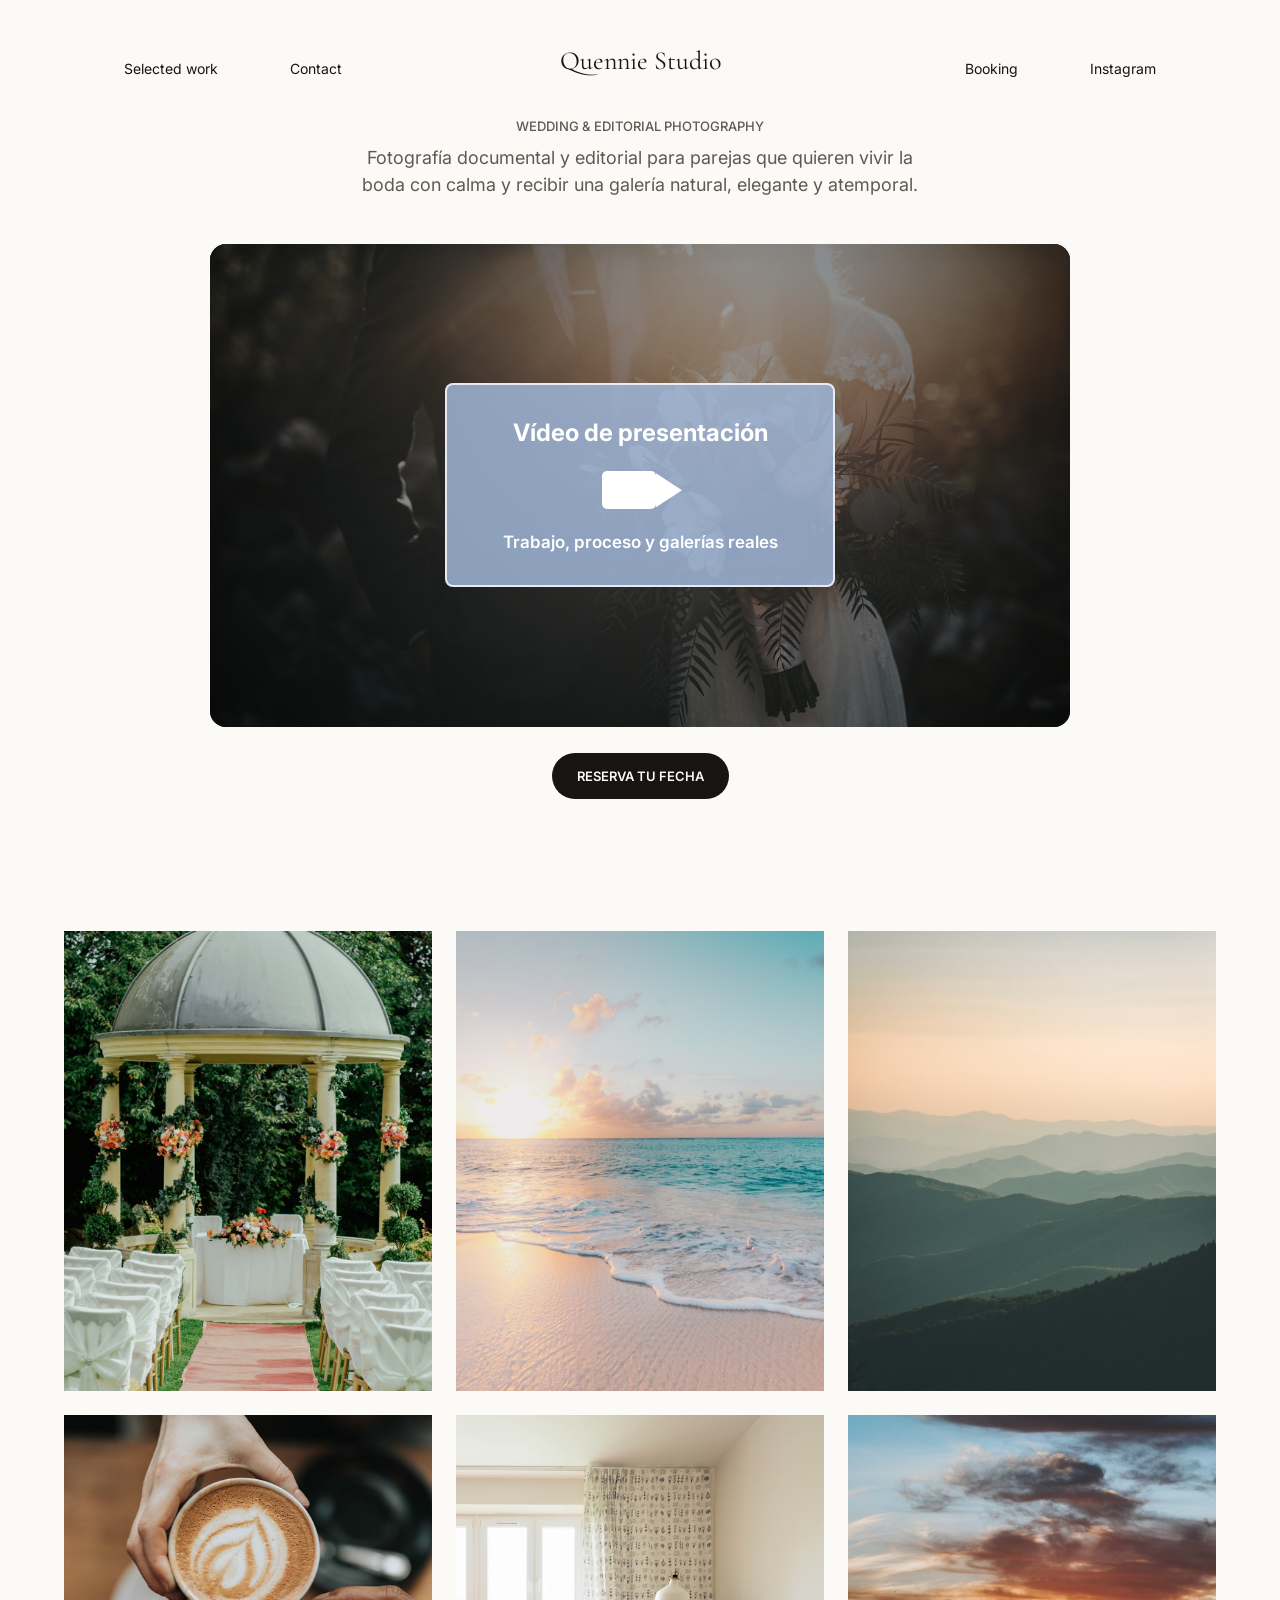
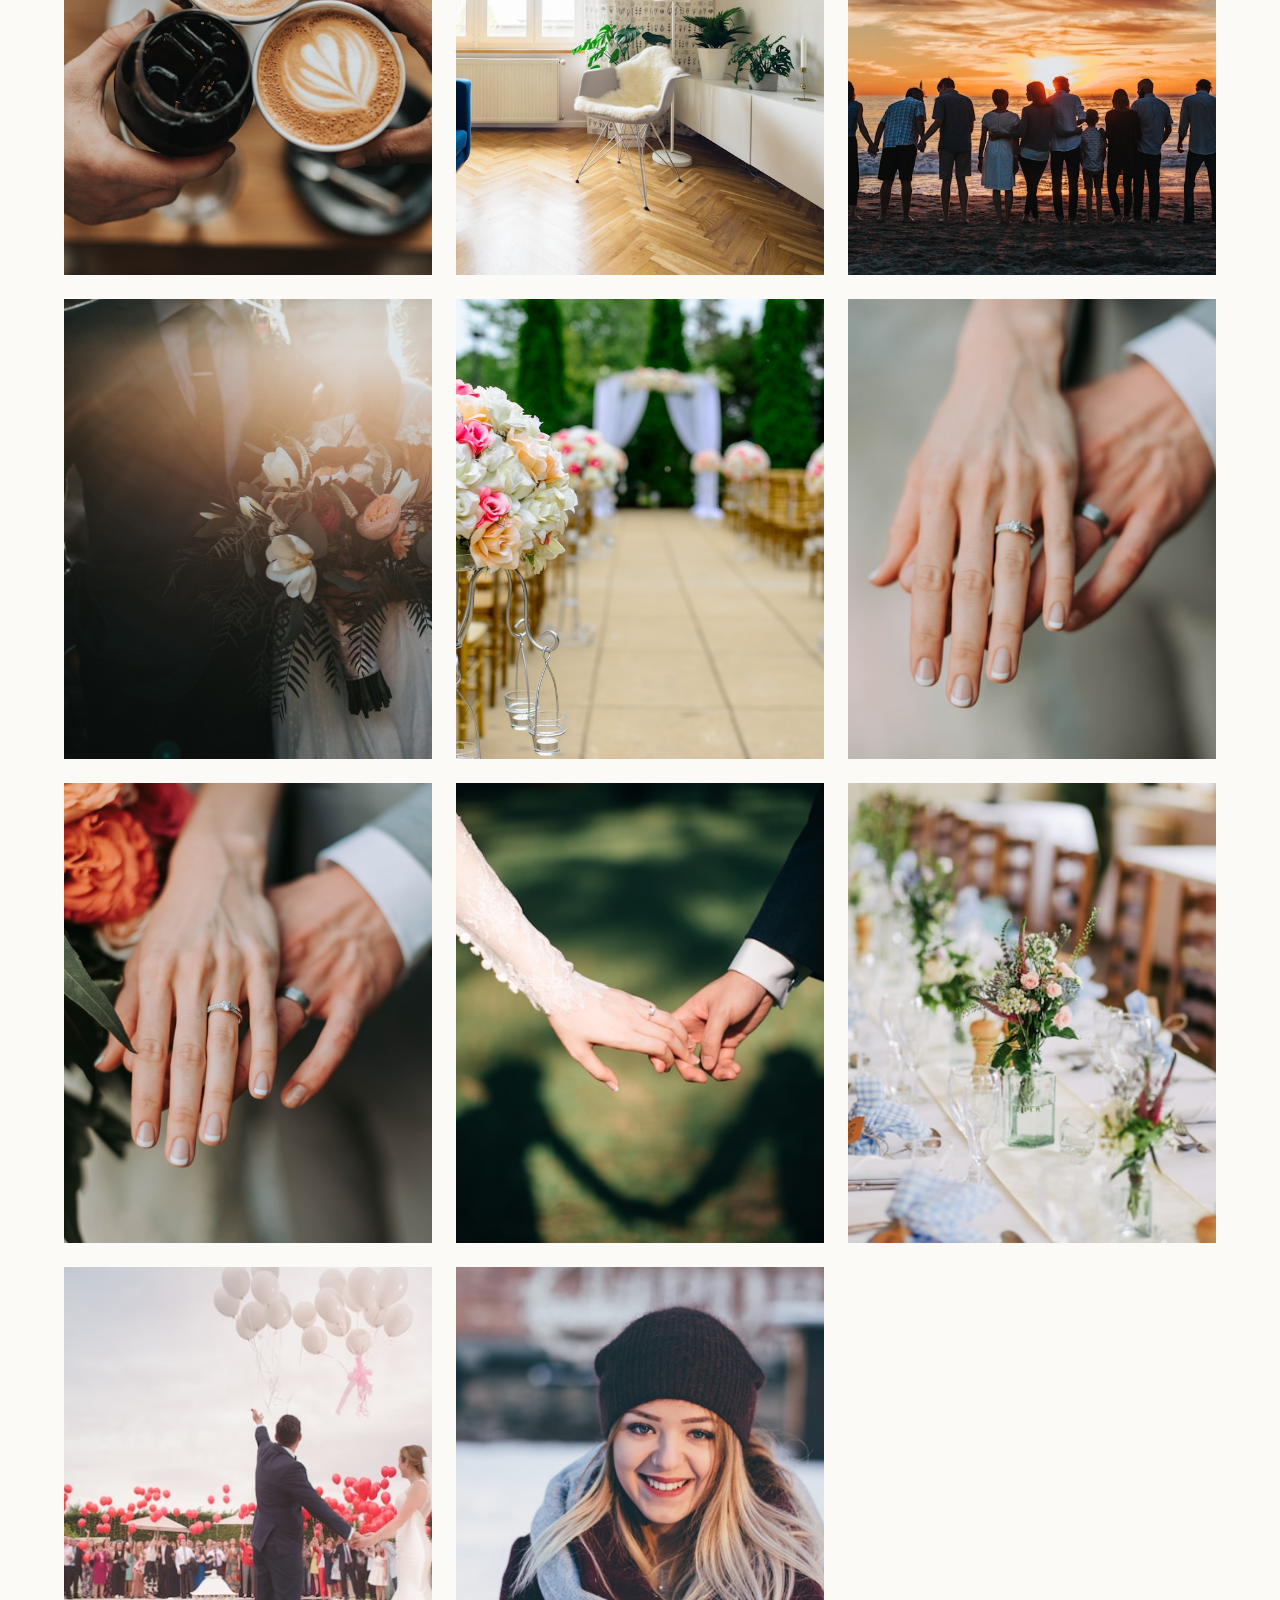
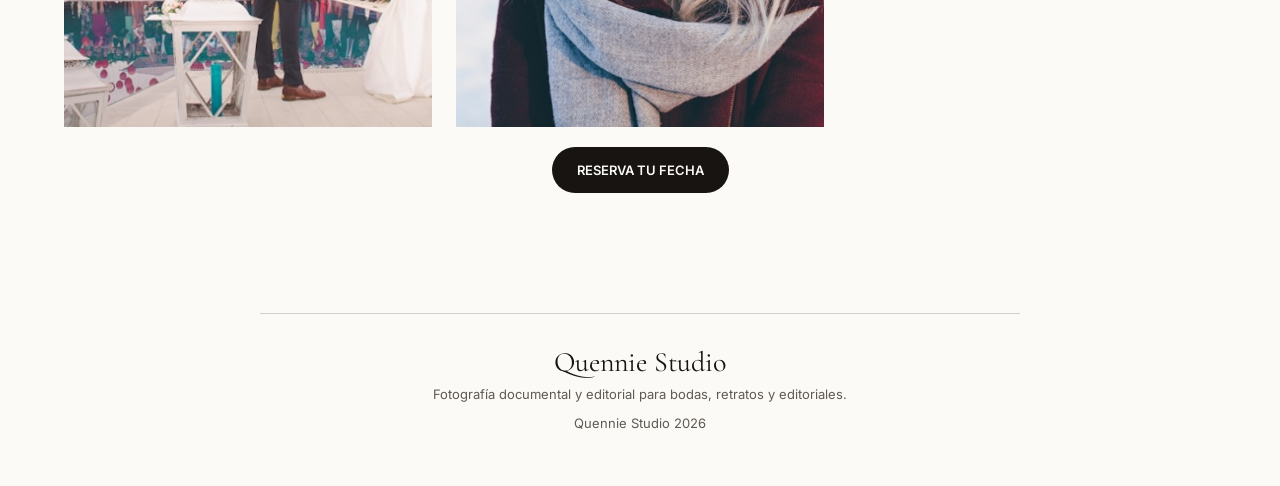
==== index.html @ 7e2922f3 "Add photo lightbox" ====
<!doctype html>
<html lang="es">
  <head>
    <meta charset="UTF-8" />
    <meta name="viewport" content="width=device-width, initial-scale=1.0" />
    <meta
      name="description"
      content="Portfolio fotográfico de Quennie: bodas, retratos y editoriales con una mirada documental, natural y atemporal."
    />
    <title>Quennie Studio | Selected work</title>
    <link rel="preconnect" href="https://fonts.googleapis.com" />
    <link rel="preconnect" href="https://fonts.gstatic.com" crossorigin />
    <link
      href="https://fonts.googleapis.com/css2?family=Cormorant+Garamond:wght@400;500&family=Inter:wght@400;500&display=swap"
      rel="stylesheet"
    />
    <link rel="stylesheet" href="styles.css?v=20260712-lightbox" />
  </head>
  <body class="home-page">
    <header class="site-header">
      <nav class="nav-group nav-group--left" aria-label="Navegación principal">
        <a href="#selected-work">Selected work</a>
        <a href="#contact">Contact</a>
      </nav>

      <a class="brand" href="#top" aria-label="Quennie Studio home">
        Quennie Studio
      </a>

      <nav class="nav-group nav-group--right" aria-label="Enlaces externos">
        <button class="nav-link-button" type="button" data-booking-open>Booking</button>
        <a href="https://www.instagram.com/" target="_blank" rel="noreferrer">Instagram</a>
      </nav>
    </header>

    <main class="home-main">
      <section class="home-offer" id="top" aria-label="Quennie Studio">
        <div class="home-offer__inner">
          <p class="home-offer__kicker">Wedding & editorial photography</p>
          <p class="home-offer__copy">
            Fotografía documental y editorial para parejas que quieren vivir la boda con calma
            y recibir una galería natural, elegante y atemporal.
          </p>
          <div class="home-video" role="img" aria-label="Vídeo de presentación de Quennie">
            <img
              src="assets/photos/wedding-couple.jpg"
              alt="Pareja de boda durante una celebración íntima"
            />
            <span class="home-video__shade" aria-hidden="true"></span>
            <span class="home-video__panel">
              <strong>Vídeo de presentación</strong>
              <span aria-hidden="true"></span>
              <em>Trabajo, proceso y galerías reales</em>
            </span>
          </div>
          <button class="home-offer__cta" type="button" data-booking-open>Reserva tu fecha</button>
        </div>
      </section>

      <section id="selected-work" class="work-grid" aria-label="Selected work">
        <article class="work-item work-item--hero-left">
          <img
            src="assets/photos/ceremony-flowers.jpg"
            alt="Lugar de ceremonia con flores y luz cálida"
          />
        </article>
        <article class="work-item work-item--hero-right">
          <img
            src="assets/photos/sea-sunset.jpg"
            alt="Atardecer dorado junto al mar"
          />
        </article>
        <article class="work-item work-item--row-two-left">
          <img
            src="assets/photos/mountain-golden.jpg"
            alt="Paisaje de montaña con tonos dorados"
          />
        </article>
        <article class="work-item work-item--row-two-mid">
          <img
            src="assets/photos/morning-coffee.jpg"
            alt="Mesa con café y luz de mañana"
          />
        </article>
        <article class="work-item work-item--row-two-right">
          <img
            src="assets/photos/warm-room.jpg"
            alt="Vista cálida desde un balcón"
          />
        </article>
        <article class="work-item work-item--spaced">
          <img
            src="assets/photos/window-interior.jpg"
            alt="Interior cálido con persona descansando junto a una ventana"
          />
        </article>
        <article class="work-item work-item--lower-left">
          <img
            src="assets/photos/wedding-couple.jpg"
            alt="Pareja en una celebración íntima"
          />
        </article>
        <article class="work-item work-item--lower-right">
          <img
            src="assets/photos/outdoor-wedding.jpg"
            alt="Celebración de boda al aire libre"
          />
        </article>
        <article class="work-item work-item--final-left">
          <img
            src="assets/photos/wedding-detail.jpg"
            alt="Detalle editorial de una boda"
          />
        </article>
        <article class="work-item work-item--final-right">
          <img
            src="assets/photos/studio-portrait.jpg"
            alt="Fotógrafa en un interior luminoso"
          />
        </article>
        <article class="work-item work-item--guide-left">
          <img
            src="assets/photos/couple-walk.jpg"
            alt="Pareja caminando durante una sesión exterior"
          />
        </article>
        <article class="work-item work-item--guide-right">
          <img
            src="assets/photos/guide-flowers.jpg"
            alt="Detalle floral de una celebración"
          />
        </article>
        <article class="work-item work-item--extra-couple">
          <img
            src="assets/photos/guide-couple.jpg"
            alt="Pareja abrazada durante una celebración íntima"
          />
        </article>
        <article class="work-item work-item--extra-photographer">
          <img
            src="assets/photos/team-photographer.jpg"
            alt="Fotógrafa revisando su cámara en una boda"
          />
        </article>
      </section>

      <section class="work-cta" aria-label="Reserva">
        <button class="work-cta__button" type="button" data-booking-open>Reserva tu fecha</button>
      </section>
    </main>

    <dialog class="booking-dialog" data-booking-dialog aria-label="Formulario de reserva">
      <button class="booking-dialog__close" type="button" data-booking-close aria-label="Cerrar formulario">
        Cerrar
      </button>
      <form
        class="zivo-form"
        data-contact-form
        data-step-form
        data-recipient="hello@quennie.studio"
        data-subject-prefix="Solicitud de boda Quennie"
        data-webhook-url=""
      >
        <div class="zivo-form__progress" aria-hidden="true">
          <span data-form-progress></span>
        </div>
        <div class="zivo-form__screen" data-form-screen></div>
        <footer class="zivo-form__footer">
          <button class="zivo-form__back" type="button" data-form-back hidden>
            <svg viewBox="0 0 24 24" aria-hidden="true">
              <path d="M19 12H5M11 18l-6-6 6-6" />
            </svg>
            Atrás
          </button>
          <span class="zivo-form__counter" data-form-counter>01 / 10</span>
        </footer>
        <p class="zivo-form__status" role="status" data-form-status></p>
      </form>
    </dialog>

    <footer class="site-footer" id="contact">
      <p class="site-footer__brand">Quennie Studio</p>
      <p>Fotografía documental y editorial para bodas, retratos y editoriales.</p>
      <p>Quennie Studio 2026</p>
    </footer>

    <script src="script.js?v=20260712-lightbox"></script>
  </body>
</html>
---- styles.css ----
:root {
  color-scheme: light;
  --paper: #fbfaf7;
  --ink: #171411;
  --muted: #5f5952;
  --font-display: "Cormorant Garamond", Georgia, serif;
  --font-body: "Inter", Arial, sans-serif;
}

* {
  box-sizing: border-box;
}

html {
  scroll-behavior: smooth;
}

body {
  min-width: 320px;
  margin: 0;
  background: var(--paper);
  color: var(--ink);
  font-family: var(--font-body);
  font-size: 14px;
  line-height: 1.35;
}

body.dialog-is-open {
  overflow: hidden;
}

.home-page {
  --zivo-ink: #141824;
  --zivo-body: #536073;
  --zivo-blue: #63719f;
  --zivo-line: #e3e6ee;
  --zivo-soft: #f7f8fb;
  --zivo-green: #00b67a;
}

a {
  color: inherit;
  text-decoration: none;
}

img {
  display: block;
  width: 100%;
  height: 100%;
  background: linear-gradient(135deg, #d8d1c5, #eef0f4 48%, #8f98ac);
  object-fit: cover;
}

img.image-fallback {
  filter: saturate(0.88) contrast(0.94);
}

button {
  font: inherit;
}

.nav-link-button {
  padding: 0;
  border: 0;
  background: transparent;
  color: inherit;
  cursor: pointer;
}

.site-header {
  position: fixed;
  top: 0;
  right: 0;
  left: 0;
  z-index: 20;
  display: grid;
  grid-template-columns: 1fr auto 1fr;
  align-items: start;
  width: min(1032px, calc(100% - 72px));
  margin: 0 auto;
  padding-top: 48px;
  color: var(--ink);
}

.brand {
  font-family: var(--font-display);
  font-size: 26px;
  font-weight: 400;
  line-height: 1;
  text-align: center;
  white-space: nowrap;
}

.nav-group {
  display: flex;
  gap: 72px;
  padding-top: 12px;
  font-size: 14px;
}

.nav-group--right {
  justify-content: end;
}

.home-main {
  background: var(--paper);
}

.home-offer {
  display: grid;
  align-items: start;
  padding: 118px 0 54px;
}

.home-offer__inner {
  display: grid;
  justify-items: center;
  width: min(1000px, calc(100% - 72px));
  margin: 0 auto;
  text-align: center;
}

.home-offer__kicker {
  margin: 0 0 8px;
  color: var(--muted);
  font-size: 13px;
  font-weight: 500;
  text-transform: uppercase;
}

.home-offer__copy {
  max-width: 590px;
  margin: 0 auto;
  color: var(--muted);
  font-size: 18px;
  line-height: 1.5;
}

.home-offer__cta {
  display: inline-flex;
  min-height: 46px;
  align-items: center;
  justify-content: center;
  margin-top: 26px;
  padding: 0 25px;
  border: 0;
  border-radius: 999px;
  background: var(--ink);
  box-shadow: 0 18px 34px -23px rgba(23, 20, 17, 0.9);
  color: var(--paper);
  cursor: pointer;
  font-size: 13px;
  font-weight: 600;
  text-transform: uppercase;
}

.home-video {
  position: relative;
  display: block;
  width: min(860px, 100%);
  aspect-ratio: 16 / 9;
  margin-top: 46px;
  overflow: hidden;
  padding: 0;
  border: 0;
  border-radius: 16px;
  background: #151515;
}

.home-video img {
  filter: saturate(0.88) contrast(0.92) brightness(0.82);
}

.home-video__shade {
  position: absolute;
  inset: 0;
  background: radial-gradient(circle at 50% 50%, rgba(255, 255, 255, 0.08), rgba(0, 0, 0, 0.42));
}

.home-video__panel {
  position: absolute;
  top: 50%;
  left: 50%;
  display: grid;
  width: 390px;
  min-height: 204px;
  place-items: center;
  padding: 24px;
  border: 2px solid rgba(255, 255, 255, 0.78);
  border-radius: 8px;
  background: rgba(159, 181, 214, 0.86);
  color: #ffffff;
  transform: translate(-50%, -50%);
}

.home-video__panel strong {
  font-size: 24px;
  font-weight: 700;
}

.home-video__panel span {
  position: relative;
  width: 76px;
  height: 52px;
}

.home-video__panel span::before {
  position: absolute;
  inset: 7px 22px 7px 0;
  border-radius: 5px;
  background: #ffffff;
  content: "";
}

.home-video__panel span::after {
  position: absolute;
  top: 50%;
  left: 54px;
  width: 26px;
  height: 34px;
  background: #ffffff;
  clip-path: polygon(0 0, 100% 50%, 0 100%);
  content: "";
  transform: translateY(-50%);
}

.home-video__panel em {
  font-style: normal;
  font-size: 17px;
  font-weight: 600;
}

.home-main .work-grid {
  padding-top: 78px;
}

.work-grid {
  display: grid;
  grid-template-columns: repeat(3, minmax(0, 1fr));
  gap: 24px;
  width: min(1152px, calc(100% - 72px));
  margin: 0 auto;
  padding-top: 182px;
}

.work-item {
  aspect-ratio: 4 / 5;
  min-width: 0;
  overflow: hidden;
}

.photo-lightbox-trigger {
  cursor: zoom-in;
}

.work-cta {
  display: flex;
  justify-content: center;
  width: min(1152px, calc(100% - 72px));
  margin: 0 auto;
  padding: 20px 0 120px;
}

.work-cta__button {
  display: inline-flex;
  min-height: 46px;
  align-items: center;
  justify-content: center;
  padding: 0 25px;
  border: 0;
  border-radius: 999px;
  background: var(--ink);
  box-shadow: 0 18px 34px -23px rgba(23, 20, 17, 0.9);
  color: var(--paper);
  cursor: pointer;
  font-size: 13px;
  font-weight: 600;
  text-transform: uppercase;
}

.site-footer {
  display: grid;
  justify-items: center;
  gap: 8px;
  width: min(760px, calc(100% - 72px));
  margin: 0 auto;
  padding: 34px 0 52px;
  border-top: 1px solid rgba(23, 20, 17, 0.18);
  color: var(--muted);
  font-size: 13px;
  line-height: 1.6;
  text-align: center;
}

.site-footer p {
  margin: 0;
}

.site-footer__brand {
  color: var(--ink);
  font-family: var(--font-display);
  font-size: 28px;
  line-height: 1;
}

.site-footer a {
  color: var(--ink);
  overflow-wrap: anywhere;
  text-decoration: underline;
  text-decoration-thickness: 1px;
  text-underline-offset: 4px;
}

.booking-dialog {
  width: min(748px, calc(100% - 32px));
  max-height: calc(100svh - 32px);
  padding: 0;
  overflow: visible;
  border: 0;
  background: transparent;
  color: var(--zivo-ink);
}

.booking-dialog::backdrop {
  background: rgba(20, 24, 36, 0.44);
  backdrop-filter: blur(10px);
}

.booking-dialog__close {
  position: absolute;
  right: 0;
  bottom: calc(100% + 12px);
  min-height: 34px;
  padding: 0 14px;
  border: 1px solid rgba(255, 255, 255, 0.42);
  border-radius: 999px;
  background: rgba(255, 255, 255, 0.92);
  color: var(--zivo-ink);
  cursor: pointer;
  font-size: 12px;
  font-weight: 700;
  text-transform: uppercase;
}

.booking-dialog .zivo-form {
  max-height: calc(100svh - 84px);
  overflow: auto;
}

.photo-lightbox {
  width: min(1180px, calc(100% - 32px));
  max-width: none;
  max-height: calc(100svh - 32px);
  padding: 0;
  overflow: visible;
  border: 0;
  background: transparent;
  color: #ffffff;
}

.photo-lightbox::backdrop {
  background: rgba(12, 11, 10, 0.82);
  backdrop-filter: blur(12px);
}

.photo-lightbox__figure {
  display: grid;
  max-height: calc(100svh - 32px);
  place-items: center;
  margin: 0;
}

dialog.photo-lightbox .photo-lightbox__image {
  width: auto;
  height: auto;
  max-width: 100%;
  max-height: calc(100svh - 32px);
  border-radius: 4px;
  background: #111111;
  box-shadow: 0 28px 80px -34px rgba(0, 0, 0, 0.9);
  cursor: default;
  object-fit: contain;
}

.photo-lightbox__close {
  position: fixed;
  top: max(16px, env(safe-area-inset-top));
  right: max(16px, env(safe-area-inset-right));
  z-index: 2;
  display: grid;
  width: 42px;
  height: 42px;
  place-items: center;
  padding: 0;
  border: 1px solid rgba(255, 255, 255, 0.42);
  border-radius: 999px;
  background: rgba(251, 250, 247, 0.94);
  box-shadow: 0 16px 42px -24px rgba(0, 0, 0, 0.88);
  color: var(--ink);
  cursor: pointer;
}

.photo-lightbox__close span,
.photo-lightbox__close span::after {
  display: block;
  width: 16px;
  height: 2px;
  border-radius: 999px;
  background: currentColor;
  content: "";
}

.photo-lightbox__close span {
  position: relative;
  transform: rotate(45deg);
}

.photo-lightbox__close span::after {
  position: absolute;
  inset: 0;
  transform: rotate(90deg);
}

:focus-visible {
  outline: 1px solid currentColor;
  outline-offset: 5px;
}

@media (max-width: 760px) {
  .site-header {
    display: grid;
    grid-template-columns: 1fr auto 1fr;
    align-items: start;
    width: 100%;
    padding: 24px 20px 14px;
    background: rgba(251, 250, 247, 0.94);
    backdrop-filter: blur(12px);
  }

  .brand {
    grid-column: 2;
    font-size: 21px;
    line-height: 0.96;
  }

  .nav-group {
    display: none;
  }

  .home-offer {
    min-height: auto;
    padding: 78px 0 20px;
  }

  .home-offer__inner {
    width: calc(100% - 40px);
  }

  .home-offer__copy {
    font-size: 16px;
  }

  .home-offer__cta {
    margin-top: 22px;
  }

  .home-video {
    margin-top: 30px;
  }

  .home-video__panel {
    width: 64%;
    min-height: 118px;
    padding: 14px;
  }

  .home-video__panel strong,
  .home-video__panel em {
    font-size: 12px;
  }

  .home-video__panel span {
    width: 52px;
    height: 32px;
  }

  .home-video__panel span::after {
    left: 36px;
    width: 18px;
    height: 24px;
  }

  .work-grid {
    grid-template-columns: repeat(3, minmax(0, 1fr));
    gap: 18px;
    width: calc(100% - 40px);
    padding-top: 34px;
  }

  .home-main .work-grid {
    padding-top: 34px;
  }

  .work-cta {
    width: calc(100% - 40px);
    padding: 34px 0 82px;
  }

  .site-footer {
    width: calc(100% - 40px);
    padding: 28px 0 34px;
    font-size: 12px;
  }

  .site-footer__brand {
    font-size: 24px;
  }

  .booking-dialog {
    width: calc(100% - 24px);
  }

  .booking-dialog .zivo-form {
    max-height: calc(100svh - 76px);
  }
}

.zivo-page {
  --zivo-ink: #141824;
  --zivo-body: #536073;
  --zivo-blue: #63719f;
  --zivo-line: #e3e6ee;
  --zivo-soft: #f7f8fb;
  --zivo-green: #00b67a;
  min-width: 320px;
  background: #ffffff;
  color: var(--zivo-ink);
  font-family: "Inter", Arial, sans-serif;
  font-size: 16px;
  line-height: 1.45;
}

.zivo-page img {
  display: block;
  width: 100%;
  height: auto;
  background: linear-gradient(135deg, #d8d1c5, #eef0f4 48%, #8f98ac);
  object-fit: cover;
}

.zivo-page h1,
.zivo-page h2,
.zivo-page h3,
.zivo-page p {
  margin-top: 0;
}

.zivo-page button,
.zivo-page input,
.zivo-page select,
.zivo-page textarea {
  font: inherit;
}

.zivo-container {
  width: min(1120px, calc(100% - 40px));
  margin: 0 auto;
}

.zivo-container--narrow {
  width: min(860px, calc(100% - 40px));
}

.zivo-header {
  position: sticky;
  top: 0;
  z-index: 50;
  background: rgba(255, 255, 255, 0.9);
  border-bottom: 1px solid rgba(227, 230, 238, 0.72);
  backdrop-filter: blur(16px);
}

.zivo-nav {
  display: flex;
  width: min(1120px, calc(100% - 40px));
  min-height: 70px;
  align-items: center;
  justify-content: space-between;
  gap: 28px;
  margin: 0 auto;
}

.zivo-logo {
  display: inline-flex;
  align-items: baseline;
  color: var(--zivo-ink);
  font-size: 31px;
  font-weight: 900;
  letter-spacing: 0;
  line-height: 1;
}

.zivo-logo span:last-child {
  color: #8793a8;
}

.zivo-nav__links {
  display: flex;
  gap: clamp(18px, 2.6vw, 34px);
  align-items: center;
  margin: 0;
  padding: 0;
  color: var(--zivo-body);
  font-size: 15px;
  font-weight: 600;
  letter-spacing: 0;
  list-style: none;
}

.zivo-nav__links a:hover,
.zivo-nav__links a:focus-visible {
  color: var(--zivo-ink);
}

.zivo-button {
  display: inline-flex;
  min-height: 46px;
  align-items: center;
  justify-content: center;
  padding: 0 28px;
  border: 0;
  border-radius: 999px;
  background: linear-gradient(180deg, #282d38, #141824);
  box-shadow: 0 18px 34px -20px rgba(20, 24, 36, 0.85);
  color: #ffffff;
  font-size: 13px;
  font-weight: 800;
  letter-spacing: 0;
  text-transform: uppercase;
  transition: transform 180ms ease, box-shadow 180ms ease;
}

.zivo-button:hover,
.zivo-button:focus-visible {
  transform: translateY(-1px);
  box-shadow: 0 24px 42px -22px rgba(20, 24, 36, 0.92);
}

.zivo-button--small {
  min-height: 36px;
  padding-inline: 20px;
  font-size: 11px;
}

.zivo-button--center {
  display: flex;
  width: fit-content;
  margin: 24px auto 0;
}

.zivo-button--light {
  background: #ffffff;
  color: var(--zivo-ink);
}

.zivo-main {
  overflow: hidden;
  background: #ffffff;
}

.zivo-hero {
  position: relative;
  padding: 46px 20px 30px;
  text-align: center;
}

.zivo-hero__inner {
  position: relative;
  z-index: 2;
  display: flex;
  max-width: 900px;
  flex-direction: column;
  align-items: center;
  gap: 20px;
  margin: 0 auto;
}

.zivo-kicker {
  margin-bottom: 0;
  color: var(--zivo-blue);
  font-size: 21px;
  font-weight: 800;
  letter-spacing: 0;
  text-transform: uppercase;
}

.zivo-hero h1 {
  max-width: 880px;
  margin-bottom: 4px;
  background: linear-gradient(180deg, var(--zivo-ink), #7f8cb8);
  -webkit-background-clip: text;
  background-clip: text;
  color: transparent;
  font-size: 74px;
  font-weight: 900;
  letter-spacing: 0;
  line-height: 0.92;
}

.zivo-sparkle {
  position: absolute;
  width: 10px;
  height: 10px;
  color: #c9d0e2;
}

.zivo-sparkle::before,
.zivo-sparkle::after {
  position: absolute;
  inset: 0;
  margin: auto;
  background: currentColor;
  content: "";
}

.zivo-sparkle::before {
  width: 100%;
  height: 2px;
}

.zivo-sparkle::after {
  width: 2px;
  height: 100%;
}

.zivo-sparkle--one {
  top: 26%;
  left: 8%;
}

.zivo-sparkle--two {
  top: 19%;
  right: 15%;
}

.zivo-sparkle--three {
  top: 62%;
  left: 12%;
}

.zivo-sparkle--four {
  right: 8%;
  bottom: 22%;
}

.zivo-sparkle--five {
  bottom: 38%;
  left: 4%;
}

.zivo-video-section {
  padding: 6px 0 42px;
}

.zivo-step-title {
  margin-bottom: 14px;
  color: var(--zivo-ink);
  font-size: 30px;
  font-weight: 900;
  letter-spacing: 0;
  text-align: center;
}

.zivo-step-title span {
  color: var(--zivo-blue);
  margin-right: 6px;
}

.zivo-video {
  position: relative;
  display: block;
  width: 100%;
  aspect-ratio: 16 / 9;
  overflow: hidden;
  padding: 0;
  border: 0;
  border-radius: 16px;
  background: #111;
  cursor: pointer;
}

.zivo-video img {
  height: 100%;
  filter: saturate(0.92) contrast(0.95);
}

.zivo-video__veil {
  position: absolute;
  inset: 0;
  background: radial-gradient(circle at 50% 50%, rgba(255, 255, 255, 0.02), rgba(0, 0, 0, 0.32));
}

.zivo-video__sound {
  position: absolute;
  top: 50%;
  left: 50%;
  display: grid;
  width: min(390px, 46%);
  min-width: 280px;
  min-height: 220px;
  place-items: center;
  padding: 22px;
  border: 2px solid rgba(255, 255, 255, 0.82);
  border-radius: 8px;
  background: rgba(159, 181, 214, 0.88);
  color: #ffffff;
  text-align: center;
  transform: translate(-50%, -50%);
}

.zivo-video__sound strong {
  font-size: 24px;
  font-weight: 900;
  letter-spacing: 0;
}

.zivo-video__sound span {
  position: relative;
  width: 76px;
  height: 52px;
}

.zivo-video__sound span::before {
  position: absolute;
  inset: 6px 22px 6px 0;
  border-radius: 5px;
  background: #ffffff;
  content: "";
}

.zivo-video__sound span::after {
  position: absolute;
  top: 50%;
  left: -7px;
  width: 96px;
  height: 5px;
  border-radius: 999px;
  background: #ffffff;
  content: "";
  transform: rotate(36deg);
}

.zivo-video__sound em {
  font-style: normal;
  font-size: 22px;
  font-weight: 900;
  letter-spacing: 0;
}

.zivo-partners-label {
  margin: 30px 0 18px;
  color: var(--zivo-body);
  font-size: 12px;
  font-weight: 800;
  letter-spacing: 0;
  text-align: center;
  text-transform: uppercase;
}

.zivo-partners {
  display: flex;
  align-items: center;
  justify-content: center;
  gap: clamp(22px, 5vw, 58px);
  color: #8b93a4;
  font-size: 22px;
  font-weight: 800;
  letter-spacing: 0;
  white-space: nowrap;
}

.zivo-booking,
.zivo-fit,
.zivo-commitment,
.zivo-guide {
  background: var(--zivo-soft);
}

.zivo-booking {
  padding: 36px 0 64px;
  scroll-margin-top: 88px;
}

.zivo-booking .zivo-container {
  padding-top: 42px;
}

@keyframes zivo-form-step-in-next {
  from {
    opacity: 0;
    transform: translateY(22px);
  }

  to {
    opacity: 1;
    transform: translateY(0);
  }
}

@keyframes zivo-form-step-in-prev {
  from {
    opacity: 0;
    transform: translateY(-22px);
  }

  to {
    opacity: 1;
    transform: translateY(0);
  }
}

.zivo-form {
  width: min(748px, 100%);
  margin: 0 auto;
  padding: 42px 48px 34px;
  border: 1px solid var(--zivo-line);
  border-radius: 16px;
  background: #ffffff;
  box-shadow: 0 16px 34px -28px rgba(24, 31, 47, 0.55);
}

.zivo-form__progress {
  height: 6px;
  margin-bottom: 30px;
  overflow: hidden;
  border-radius: 999px;
  background: var(--zivo-line);
}

.zivo-form__progress span {
  display: block;
  width: 4%;
  height: 100%;
  border-radius: inherit;
  background: linear-gradient(90deg, #63719f, #9cadcc);
  transition: width 500ms ease;
}

.zivo-form__screen {
  min-height: 404px;
}

.zivo-form__step {
  animation: zivo-form-step-in-next 400ms cubic-bezier(0.16, 1, 0.3, 1) both;
}

.zivo-form__step[data-dir="prev"] {
  animation-name: zivo-form-step-in-prev;
}

.zivo-form__brand {
  margin-bottom: 22px;
  color: var(--zivo-ink);
  font-size: 26px;
  font-weight: 900;
  letter-spacing: 0;
}

.zivo-form__question {
  max-width: 610px;
  margin-bottom: 0;
  color: var(--zivo-ink);
  font-size: 31px;
  font-weight: 800;
  letter-spacing: 0;
  line-height: 1.12;
}

.zivo-form__field {
  margin-top: 34px;
}

.zivo-form__field input,
.zivo-form__field textarea {
  width: 100%;
  border: 0;
  border-bottom: 1px solid var(--zivo-line);
  border-radius: 0;
  background: #ffffff;
  color: var(--zivo-ink);
  font-size: 32px;
  line-height: 1.22;
  outline: none;
  transition: border-color 180ms ease;
}

.zivo-form__field input {
  min-height: 64px;
  padding: 8px 2px 13px;
}

.zivo-form__field textarea {
  min-height: 150px;
  padding: 8px 2px 13px;
  resize: vertical;
}

.zivo-form__field input::placeholder,
.zivo-form__field textarea::placeholder {
  color: rgba(83, 96, 115, 0.42);
}

.zivo-form__field input:focus,
.zivo-form__field textarea:focus {
  border-color: var(--zivo-blue);
}

.zivo-form__choices {
  display: grid;
  gap: 10px;
  margin-top: 26px;
}

.zivo-form__choice {
  display: flex;
  width: 100%;
  align-items: center;
  gap: 13px;
  min-height: 54px;
  padding: 13px 16px;
  border: 1px solid var(--zivo-line);
  border-radius: 12px;
  background: #ffffff;
  color: rgba(20, 24, 36, 0.92);
  cursor: pointer;
  font-size: 16px;
  line-height: 1.2;
  text-align: left;
  transition: background 180ms ease, border-color 180ms ease, color 180ms ease, transform 180ms ease;
}

.zivo-form__choice:hover,
.zivo-form__choice:focus-visible {
  border-color: rgba(99, 113, 159, 0.58);
  background: #f7f8fb;
  color: var(--zivo-ink);
  outline: none;
}

.zivo-form__choice:disabled {
  cursor: not-allowed;
  opacity: 0.68;
}

.zivo-form__choice span:last-child {
  min-width: 0;
  overflow-wrap: anywhere;
}

.zivo-form__choice.is-selected {
  border-color: var(--zivo-blue);
  background: rgba(99, 113, 159, 0.08);
}

.zivo-form__choice-marker {
  display: grid;
  width: 20px;
  height: 20px;
  flex: 0 0 20px;
  place-items: center;
  border: 1px solid rgba(83, 96, 115, 0.36);
  border-radius: 999px;
}

.zivo-form__choice.is-selected .zivo-form__choice-marker {
  border-color: var(--zivo-blue);
  background: var(--zivo-blue);
}

.zivo-form__choice.is-selected .zivo-form__choice-marker::after {
  width: 8px;
  height: 8px;
  border-radius: inherit;
  background: #ffffff;
  content: "";
}

.zivo-form__actions {
  display: flex;
  align-items: center;
  gap: 16px;
  margin-top: 30px;
}

.zivo-form__submit {
  display: inline-flex;
  align-items: center;
  gap: 9px;
  min-height: 48px;
  padding: 0 24px;
  border: 0;
  border-radius: 999px;
  background: linear-gradient(180deg, #282d38, #141824);
  box-shadow: 0 16px 30px -18px rgba(20, 24, 36, 0.85);
  color: #ffffff;
  cursor: pointer;
  font-size: 13px;
  font-weight: 900;
  letter-spacing: 0;
  text-transform: uppercase;
  transition: opacity 180ms ease, transform 180ms ease;
}

.zivo-form__submit:hover,
.zivo-form__submit:focus-visible {
  outline: none;
  transform: translateY(-1px);
}

.zivo-form__submit:disabled {
  cursor: not-allowed;
  opacity: 0.62;
  transform: none;
}

.zivo-form__submit svg,
.zivo-form__back svg {
  width: 16px;
  height: 16px;
  fill: none;
  stroke: currentColor;
  stroke-linecap: round;
  stroke-linejoin: round;
  stroke-width: 2.5;
}

.zivo-form__kbd {
  color: rgba(83, 96, 115, 0.68);
  font-size: 12px;
}

.zivo-form__kbd kbd {
  border-radius: 5px;
  background: #eef0f4;
  padding: 3px 6px;
  font-family: inherit;
}

.zivo-form__error {
  margin: 18px 0 0;
  color: #c24155;
  font-size: 14px;
  font-weight: 700;
}

.zivo-form__footer {
  display: flex;
  align-items: center;
  justify-content: space-between;
  min-height: 42px;
  padding-top: 16px;
}

.zivo-form__back {
  display: inline-flex;
  align-items: center;
  gap: 7px;
  min-height: 36px;
  padding: 0 12px;
  border: 1px solid var(--zivo-line);
  border-radius: 8px;
  background: #ffffff;
  color: rgba(83, 96, 115, 0.82);
  cursor: pointer;
  font-size: 12px;
  font-weight: 800;
  letter-spacing: 0;
  text-transform: uppercase;
}

.zivo-form__back:hover,
.zivo-form__back:focus-visible {
  border-color: rgba(99, 113, 159, 0.44);
  color: var(--zivo-ink);
  outline: none;
}

.zivo-form__back[hidden] {
  display: block;
  visibility: hidden;
}

.zivo-form__counter {
  color: rgba(83, 96, 115, 0.68);
  font-size: 12px;
  font-weight: 800;
  letter-spacing: 0;
}

.zivo-form__status {
  min-height: 22px;
  margin: 2px 0 0;
  color: var(--zivo-body);
  font-size: 13px;
}

.zivo-form__status.is-error {
  color: #c24155;
  font-weight: 700;
}

@media (prefers-reduced-motion: reduce) {
  .zivo-form__step {
    animation: none;
  }

  .zivo-form__progress span,
  .zivo-form__choice,
  .zivo-form__submit {
    transition: none;
  }
}

.zivo-reviews {
  padding: 48px 0 88px;
}

.zivo-rating {
  display: flex;
  align-items: center;
  justify-content: center;
  gap: 10px;
  margin-bottom: 5px;
  color: var(--zivo-ink);
  font-size: 18px;
  font-weight: 800;
}

.zivo-stars {
  color: var(--zivo-green);
  letter-spacing: 0;
}

.zivo-rating__note {
  max-width: 560px;
  margin: 0 auto 26px;
  color: var(--zivo-body);
  font-size: 14px;
  text-align: center;
}

.zivo-review-grid {
  columns: 3;
  column-gap: 16px;
  width: min(980px, 100%);
  margin: 0 auto;
}

.zivo-review-grid article {
  display: inline-block;
  width: 100%;
  margin: 0 0 16px;
  padding: 16px;
  break-inside: avoid;
  border: 1px solid var(--zivo-line);
  border-radius: 12px;
  background: #ffffff;
  box-shadow: 0 1px 2px rgba(20, 24, 36, 0.04);
}

.zivo-review-grid article > div {
  display: flex;
  align-items: center;
  gap: 10px;
}

.zivo-review-grid article > div span {
  display: inline-flex;
  width: 36px;
  height: 36px;
  align-items: center;
  justify-content: center;
  border-radius: 999px;
  background: #63719f;
  color: #ffffff;
  font-size: 12px;
  font-weight: 900;
}

.zivo-review-grid h3 {
  margin-bottom: 4px;
  color: var(--zivo-ink);
  font-size: 15px;
  font-weight: 900;
}

.zivo-review-grid p {
  margin-bottom: 0;
  color: var(--zivo-body);
  font-size: 14px;
}

.zivo-work,
.zivo-fit,
.zivo-map,
.zivo-benefits,
.zivo-promise,
.zivo-commitment,
.zivo-team,
.zivo-why,
.zivo-guide {
  padding: 88px 0;
}

.zivo-section-title {
  margin-bottom: 28px;
  background: linear-gradient(180deg, var(--zivo-blue), #8e9bc2);
  -webkit-background-clip: text;
  background-clip: text;
  color: transparent;
  font-size: 52px;
  font-weight: 900;
  letter-spacing: 0;
  line-height: 0.98;
  text-align: center;
}

.zivo-card-grid {
  display: grid;
  grid-template-columns: repeat(3, minmax(0, 1fr));
  gap: 18px;
}

.zivo-card-grid article {
  padding: 22px;
  border: 1px solid var(--zivo-line);
  border-radius: 12px;
  background: #ffffff;
}

.zivo-icon {
  display: inline-flex;
  width: 32px;
  height: 32px;
  align-items: center;
  justify-content: center;
  margin-bottom: 16px;
  border-radius: 10px;
  background: #eef2f8;
  color: var(--zivo-blue);
  font-size: 13px;
  font-weight: 900;
}

.zivo-card-grid h3 {
  margin-bottom: 8px;
  color: var(--zivo-ink);
  font-size: 18px;
  font-weight: 900;
  letter-spacing: 0;
}

.zivo-card-grid p {
  margin-bottom: 0;
  color: var(--zivo-body);
  font-size: 14px;
}

.zivo-fit {
  text-align: center;
}

.zivo-fit p {
  max-width: 700px;
  margin: -12px auto 30px;
  color: var(--zivo-body);
}

.zivo-fit-grid {
  display: grid;
  grid-template-columns: repeat(3, minmax(0, 1fr));
  border-top: 1px solid var(--zivo-line);
  border-left: 1px solid var(--zivo-line);
}

.zivo-fit-grid span {
  display: grid;
  min-height: 84px;
  place-items: center;
  border-right: 1px solid var(--zivo-line);
  border-bottom: 1px solid var(--zivo-line);
  color: var(--zivo-blue);
  font-size: 22px;
  font-weight: 900;
  letter-spacing: 0;
}

.zivo-map-card {
  position: relative;
  display: grid;
  min-height: 250px;
  align-items: center;
  padding: clamp(28px, 5vw, 58px);
  overflow: hidden;
  border: 1px solid var(--zivo-line);
  border-radius: 14px;
  background:
    radial-gradient(circle at 74% 44%, rgba(99, 113, 159, 0.18), transparent 0 12%, transparent 14%),
    radial-gradient(circle at 78% 48%, rgba(99, 113, 159, 0.14), transparent 0 3%, transparent 5%),
    linear-gradient(135deg, #f2f5fa, #ffffff);
}

.zivo-map-card h2 {
  max-width: 360px;
  margin-bottom: 12px;
  color: var(--zivo-blue);
  font-size: 42px;
  font-weight: 900;
  letter-spacing: 0;
  line-height: 0.96;
}

.zivo-map-card p {
  max-width: 420px;
  color: var(--zivo-body);
}

.zivo-map-card strong {
  position: absolute;
  right: clamp(28px, 7vw, 96px);
  bottom: clamp(28px, 5vw, 52px);
  color: #9eabd0;
  font-size: 44px;
  font-weight: 900;
  letter-spacing: 0;
}

.zivo-benefits__grid {
  display: grid;
  grid-template-columns: minmax(260px, 0.78fr) minmax(0, 1fr);
  gap: clamp(44px, 8vw, 96px);
}

.zivo-benefits h2 {
  max-width: 390px;
  margin-bottom: 22px;
  color: var(--zivo-blue);
  font-size: 48px;
  font-weight: 900;
  letter-spacing: 0;
  line-height: 0.96;
}

.zivo-benefit-list {
  display: grid;
  gap: 24px;
}

.zivo-benefit-list article {
  display: grid;
  grid-template-columns: 54px minmax(0, 1fr);
  gap: 16px;
}

.zivo-benefit-list span {
  color: var(--zivo-blue);
  font-size: 16px;
  font-weight: 900;
}

.zivo-benefit-list h3 {
  margin-bottom: 4px;
  color: var(--zivo-ink);
  font-size: 18px;
  font-weight: 900;
  letter-spacing: 0;
}

.zivo-benefit-list p {
  margin-bottom: 0;
  color: var(--zivo-body);
  font-size: 14px;
}

.zivo-promise__grid {
  display: grid;
  grid-template-columns: minmax(260px, 0.55fr) minmax(0, 1fr);
  gap: clamp(30px, 7vw, 84px);
  align-items: center;
}

.zivo-promise__media {
  aspect-ratio: 16 / 10;
  overflow: hidden;
  border-radius: 14px;
  background: #111;
}

.zivo-promise__media img {
  height: 100%;
  filter: grayscale(0.15) contrast(0.9) brightness(0.78);
}

.zivo-promise h2 {
  margin-bottom: 10px;
  font-size: 25px;
  font-weight: 900;
  letter-spacing: 0;
}

.zivo-promise p,
.zivo-promise li {
  color: var(--zivo-body);
  font-size: 15px;
}

.zivo-promise ul {
  display: grid;
  gap: 8px;
  margin: 20px 0 0;
  padding-left: 18px;
}

.zivo-cta-tile {
  display: grid;
  grid-template-columns: minmax(0, 1fr) auto;
  gap: 20px;
  align-items: end;
  min-height: 210px;
  margin-top: 20px;
  padding: 28px;
  border-radius: 14px;
  background:
    linear-gradient(180deg, rgba(255, 255, 255, 0), rgba(30, 37, 55, 0.72)),
    url("assets/photos/outdoor-wedding.jpg") center/cover,
    linear-gradient(135deg, #66718c, #d7c4b5);
  color: #ffffff;
}

.zivo-cta-tile h3 {
  max-width: 520px;
  margin-bottom: 0;
  font-size: 42px;
  font-weight: 900;
  letter-spacing: 0;
  line-height: 0.98;
}

.zivo-team h2 {
  max-width: 760px;
  margin-bottom: 28px;
  color: var(--zivo-blue);
  font-size: 38px;
  font-weight: 900;
  letter-spacing: 0;
}

.zivo-team-grid {
  display: grid;
  grid-template-columns: repeat(3, minmax(0, 1fr));
  gap: 20px;
}

.zivo-team-grid article {
  display: grid;
  gap: 10px;
}

.zivo-team-grid img {
  aspect-ratio: 4 / 5;
  border-radius: 12px;
  background: #eef2f8;
  filter: saturate(0.9);
}

.zivo-team-grid h3 {
  margin: 0;
  font-size: 16px;
  font-weight: 900;
}

.zivo-team-grid p {
  margin: 0;
  color: var(--zivo-body);
  font-size: 13px;
}

.zivo-guide__grid {
  display: grid;
  grid-template-columns: minmax(280px, 0.75fr) minmax(0, 1fr);
  gap: clamp(32px, 8vw, 92px);
  align-items: center;
}

.zivo-guide h2 {
  max-width: 520px;
  margin-bottom: 14px;
  color: var(--zivo-blue);
  font-size: 47px;
  font-weight: 900;
  letter-spacing: 0;
  line-height: 0.98;
}

.zivo-guide p {
  max-width: 480px;
  color: var(--zivo-body);
}

.zivo-guide__tiles {
  display: grid;
  grid-template-columns: repeat(2, minmax(0, 1fr));
  gap: 14px;
}

.zivo-guide__tiles img {
  aspect-ratio: 1 / 1;
  border-radius: 12px;
  background: #e9edf6;
}

.zivo-guide__tiles img:first-child {
  transform: translateY(34px);
}

.zivo-footer {
  padding: 56px 0 24px;
  background: #121722;
  color: #ffffff;
  text-align: center;
}

.zivo-footer__grid {
  display: grid;
  justify-items: center;
  gap: 14px;
}

.zivo-footer strong {
  display: block;
  font-size: 18px;
  font-weight: 900;
}

.zivo-footer p {
  max-width: 560px;
  margin: 0;
  color: rgba(255, 255, 255, 0.68);
  font-size: 13px;
  line-height: 1.6;
}

.zivo-footer__links {
  display: flex;
  width: min(1120px, calc(100% - 40px));
  flex-wrap: wrap;
  justify-content: center;
  gap: 22px;
  margin: 32px auto 0;
  color: rgba(255, 255, 255, 0.48);
  font-size: 11px;
}

@media (max-width: 920px) {
  .zivo-nav__links,
  .zivo-nav > .zivo-button {
    display: none;
  }

  .zivo-review-grid {
    columns: 2;
  }

  .zivo-card-grid,
  .zivo-team-grid,
  .zivo-benefits__grid,
  .zivo-promise__grid,
  .zivo-guide__grid,
  .zivo-footer__grid {
    grid-template-columns: 1fr;
  }

}

@media (max-width: 640px) {
  .zivo-page {
    font-size: 15px;
  }

  .zivo-nav {
    width: calc(100% - 40px);
    min-height: 66px;
  }

  .zivo-logo {
    font-size: 28px;
  }

  .zivo-hero {
    padding-top: 24px;
  }

  .zivo-kicker {
    font-size: 16px;
    letter-spacing: 0;
  }

  .zivo-hero h1 {
    font-size: 48px;
  }

  .zivo-step-title {
    font-size: 25px;
  }

  .zivo-section-title,
  .zivo-map-card h2,
  .zivo-benefits h2,
  .zivo-cta-tile h3,
  .zivo-team h2,
  .zivo-guide h2 {
    font-size: 34px;
  }

  .zivo-map-card strong {
    font-size: 38px;
  }

  .zivo-video__sound {
    width: 64%;
    min-width: 0;
    min-height: 118px;
    padding: 14px;
  }

  .zivo-video__sound strong,
  .zivo-video__sound em {
    font-size: 12px;
  }

  .zivo-video__sound span {
    width: 52px;
    height: 30px;
  }

  .zivo-video__sound span::after {
    width: 66px;
    height: 4px;
  }

  .zivo-partners {
    flex-wrap: wrap;
    justify-content: center;
    overflow: visible;
    gap: 14px 24px;
    font-size: 18px;
    white-space: normal;
  }

  .zivo-form {
    padding: 34px 18px 24px;
  }

  .zivo-form__screen {
    min-height: 356px;
  }

  .zivo-form__question {
    font-size: 24px;
  }

  .zivo-form__field input,
  .zivo-form__field textarea {
    font-size: 22px;
  }

  .zivo-form__progress {
    margin-bottom: 24px;
  }

  .zivo-form__screen {
    min-height: 374px;
  }

  .zivo-form__brand {
    margin-bottom: 18px;
    font-size: 23px;
  }

  .zivo-form__question {
    font-size: 23px;
  }

  .zivo-form__field {
    margin-top: 28px;
  }

  .zivo-form__field input,
  .zivo-form__field textarea {
    font-size: 24px;
  }

  .zivo-form__choices {
    gap: 8px;
    margin-top: 22px;
  }

  .zivo-form__choice {
    min-height: 50px;
    padding: 12px 13px;
    font-size: 15px;
  }

  .zivo-form__kbd {
    display: none;
  }

  .zivo-review-grid {
    columns: 1;
  }

  .zivo-fit-grid {
    grid-template-columns: repeat(2, minmax(0, 1fr));
  }

  .zivo-fit-grid span {
    min-height: 74px;
    font-size: 18px;
  }

  .zivo-map-card strong {
    position: static;
    margin-top: 30px;
  }

  .zivo-benefit-list article {
    grid-template-columns: 1fr;
    gap: 6px;
  }

  .zivo-cta-tile {
    grid-template-columns: 1fr;
  }

  .zivo-guide__tiles img:first-child {
    transform: none;
  }

  .zivo-footer__links {
    display: grid;
    justify-items: center;
    gap: 10px;
  }
}
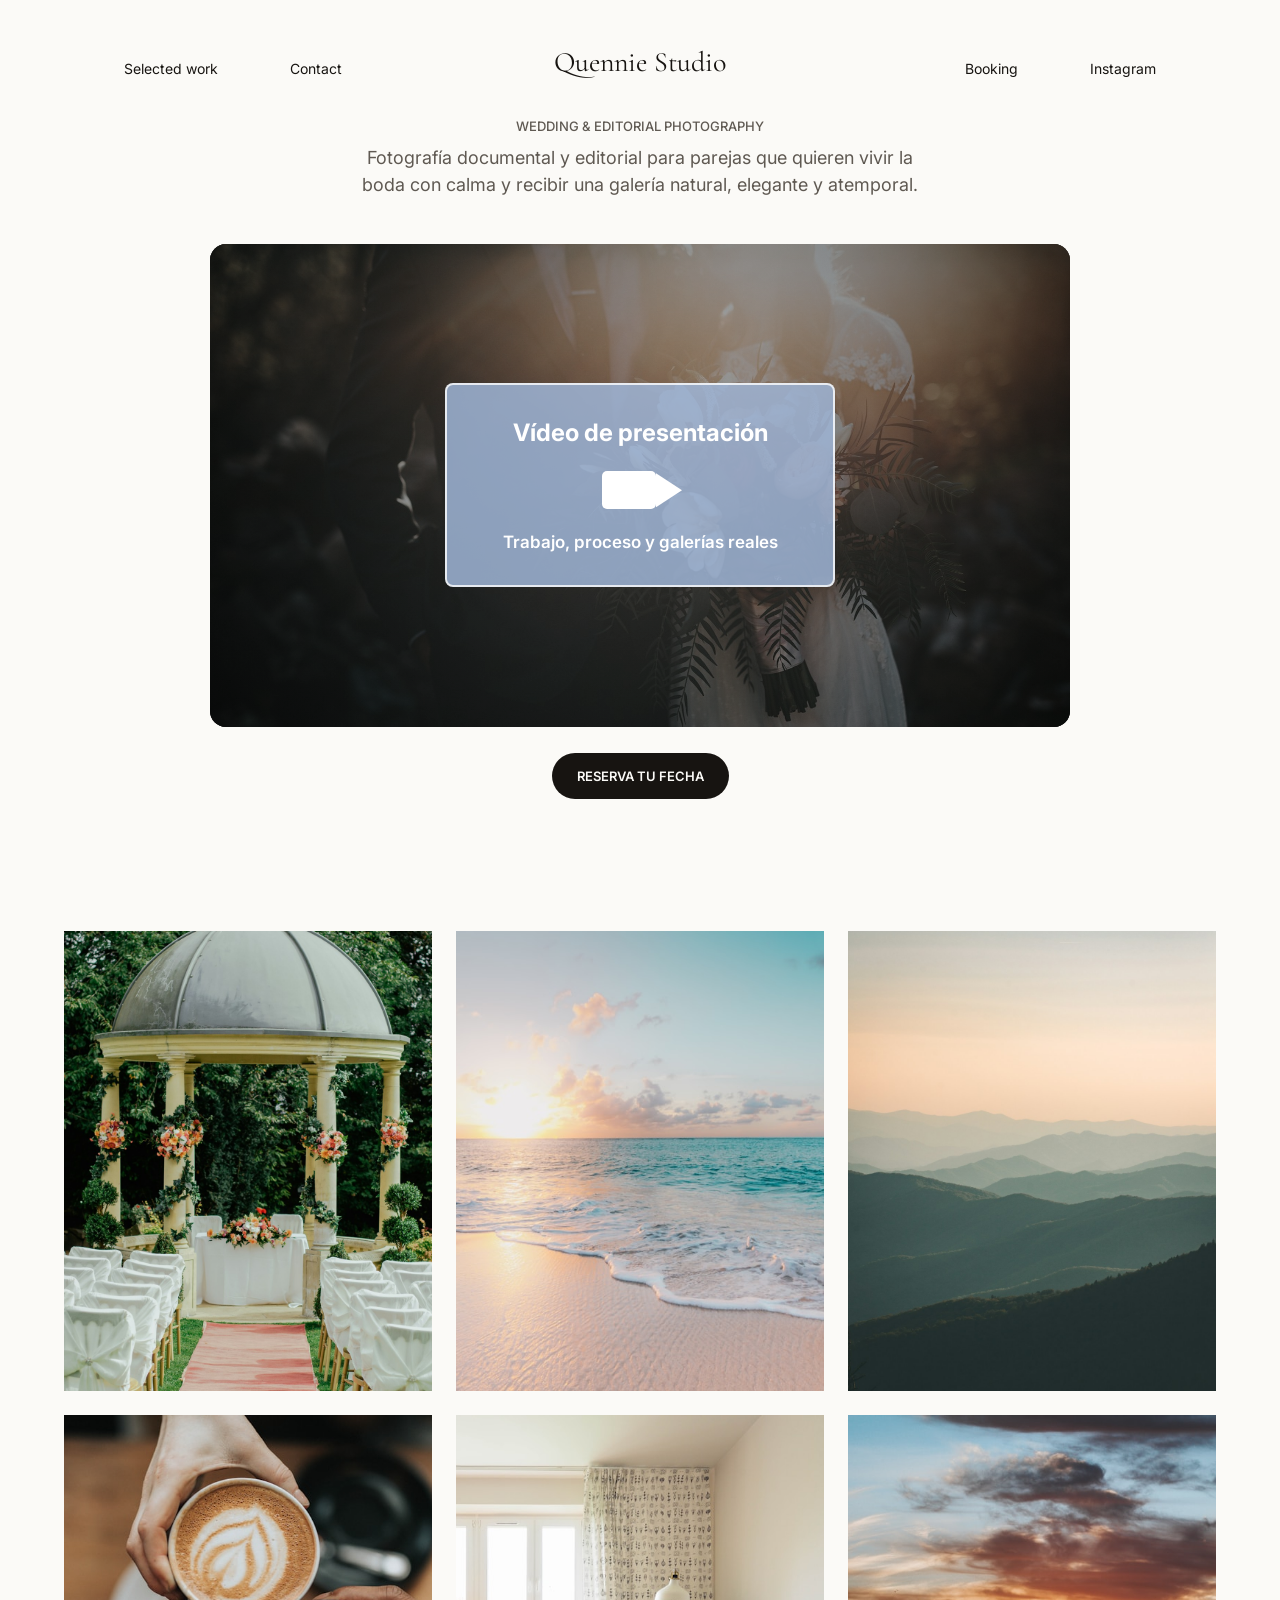
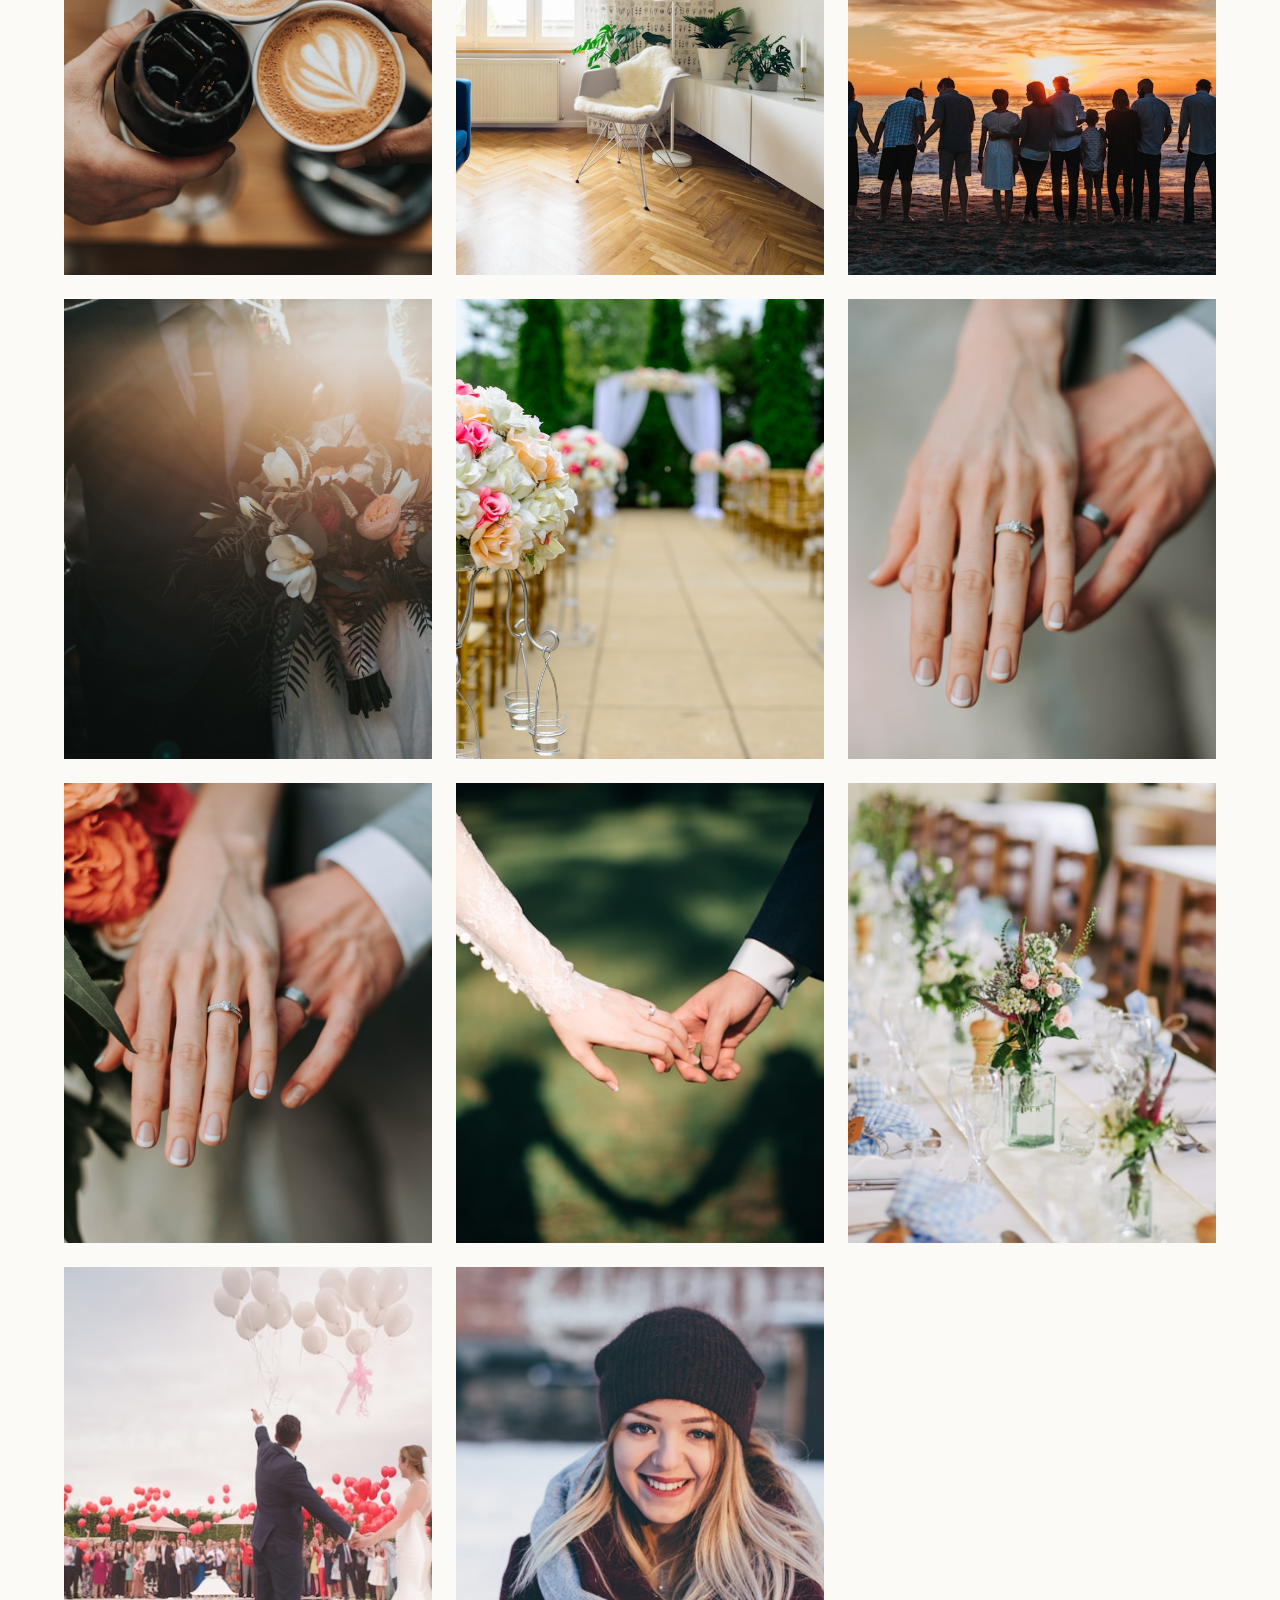
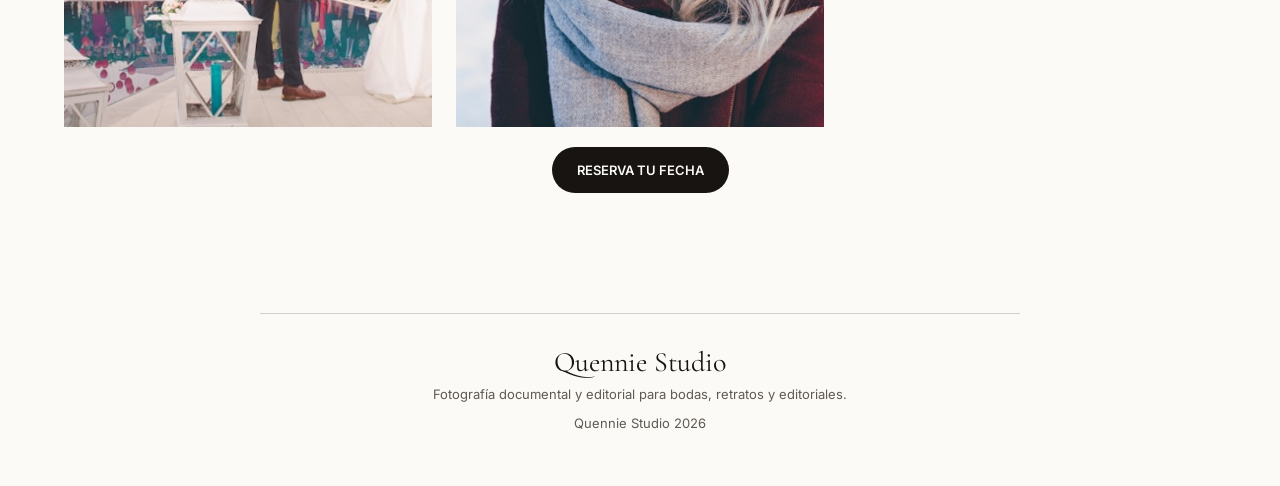
==== commit 35720b10: "Add WhatsApp share preview image" ====
--- a/index.html
+++ b/index.html
@@ -6,6 +6,41 @@
     <meta
       name="description"
       content="Portfolio fotográfico de Quennie: bodas, retratos y editoriales con una mirada documental, natural y atemporal."
+    />
+    <link rel="canonical" href="https://quennie-portfolio.vercel.app/" />
+    <meta property="og:locale" content="es_ES" />
+    <meta property="og:type" content="website" />
+    <meta property="og:site_name" content="Quennie Studio" />
+    <meta property="og:title" content="Quennie Studio | Selected work" />
+    <meta
+      property="og:description"
+      content="Bodas, retratos y editoriales con una mirada documental, natural y atemporal."
+    />
+    <meta property="og:url" content="https://quennie-portfolio.vercel.app/" />
+    <meta
+      property="og:image"
+      content="https://quennie-portfolio.vercel.app/assets/og/quennie-studio-share-20260712.jpg"
+    />
+    <meta
+      property="og:image:secure_url"
+      content="https://quennie-portfolio.vercel.app/assets/og/quennie-studio-share-20260712.jpg"
+    />
+    <meta property="og:image:type" content="image/jpeg" />
+    <meta property="og:image:width" content="1200" />
+    <meta property="og:image:height" content="630" />
+    <meta
+      property="og:image:alt"
+      content="Collage editorial de Quennie Studio con fotos de boda y retrato de marca."
+    />
+    <meta name="twitter:card" content="summary_large_image" />
+    <meta name="twitter:title" content="Quennie Studio | Selected work" />
+    <meta
+      name="twitter:description"
+      content="Bodas, retratos y editoriales con una mirada documental, natural y atemporal."
+    />
+    <meta
+      name="twitter:image"
+      content="https://quennie-portfolio.vercel.app/assets/og/quennie-studio-share-20260712.jpg"
     />
     <title>Quennie Studio | Selected work</title>
     <link rel="preconnect" href="https://fonts.googleapis.com" />
--- a/styles.css
+++ b/styles.css
@@ -84,7 +84,7 @@
 
 .brand {
   font-family: var(--font-display);
-  font-size: 26px;
+  font-size: 28px;
   font-weight: 400;
   line-height: 1;
   text-align: center;
@@ -439,7 +439,7 @@
 
   .brand {
     grid-column: 2;
-    font-size: 21px;
+    font-size: 22px;
     line-height: 0.96;
   }
 
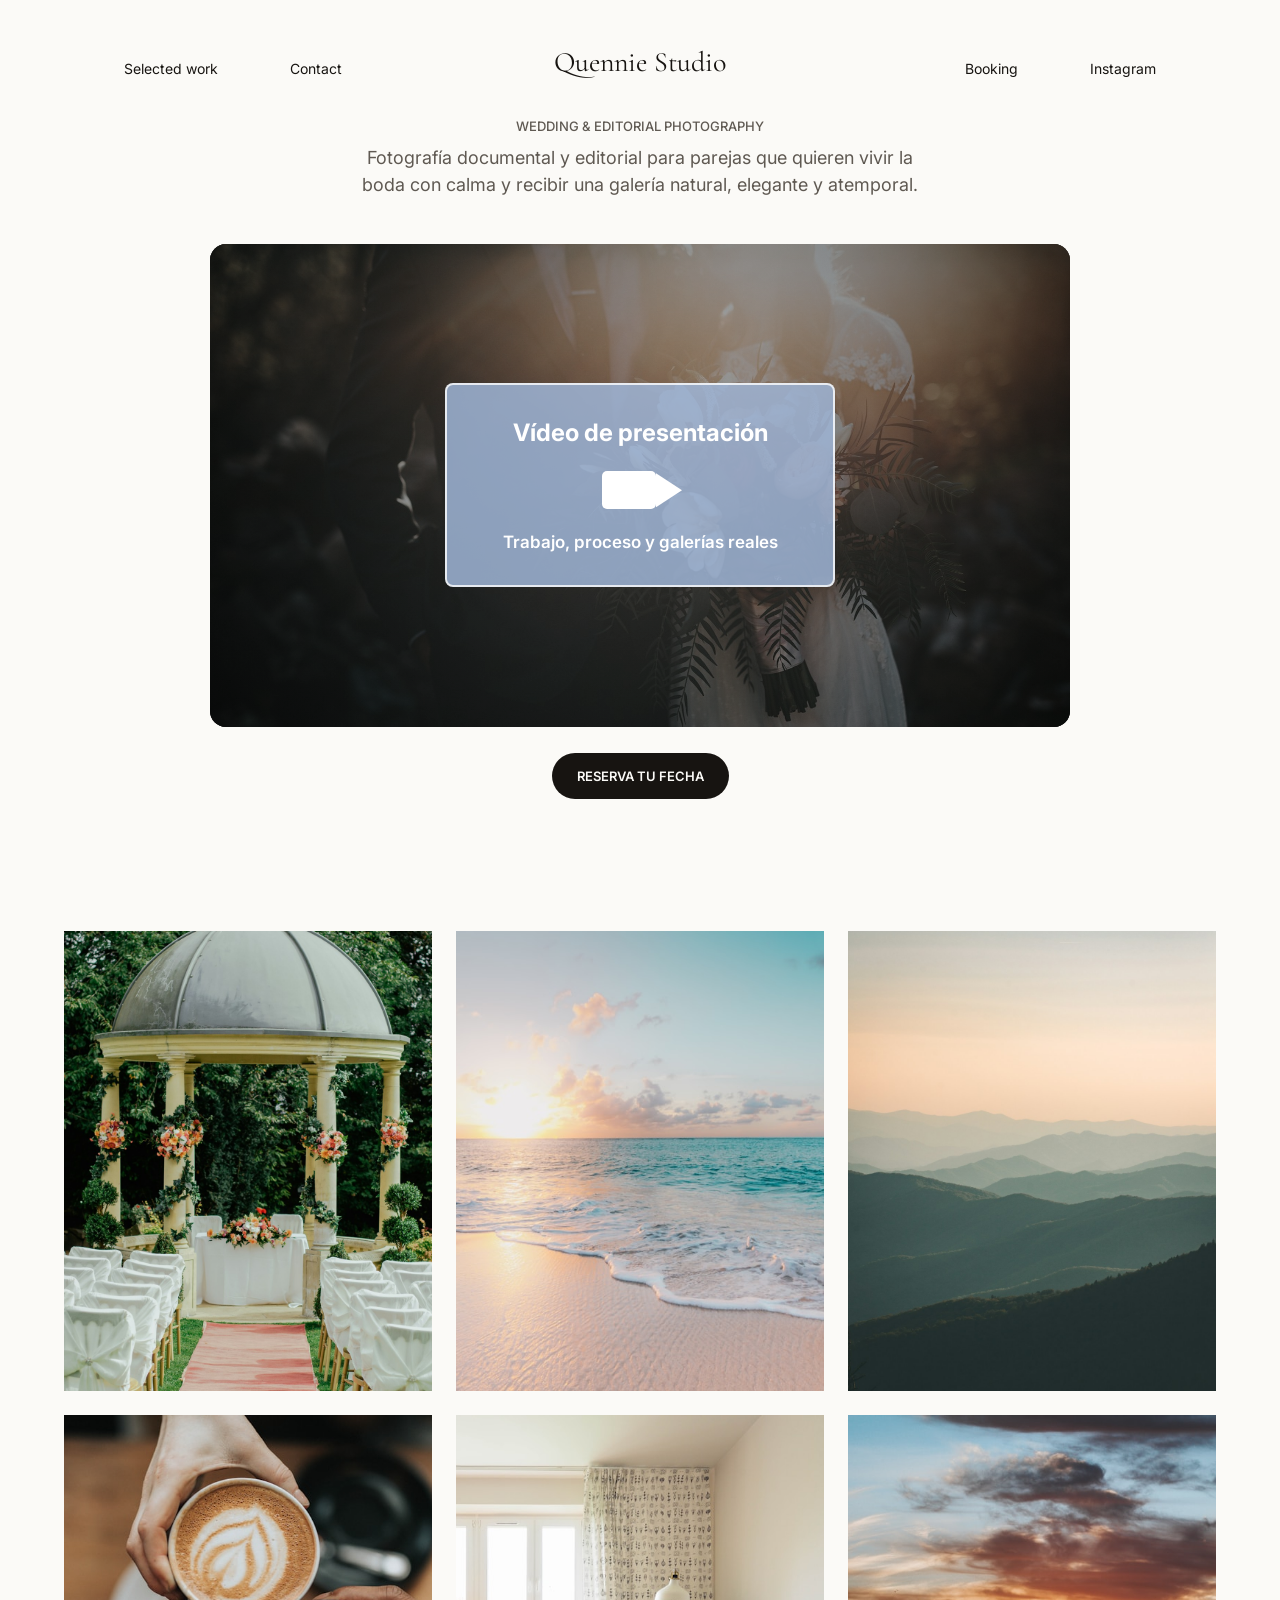
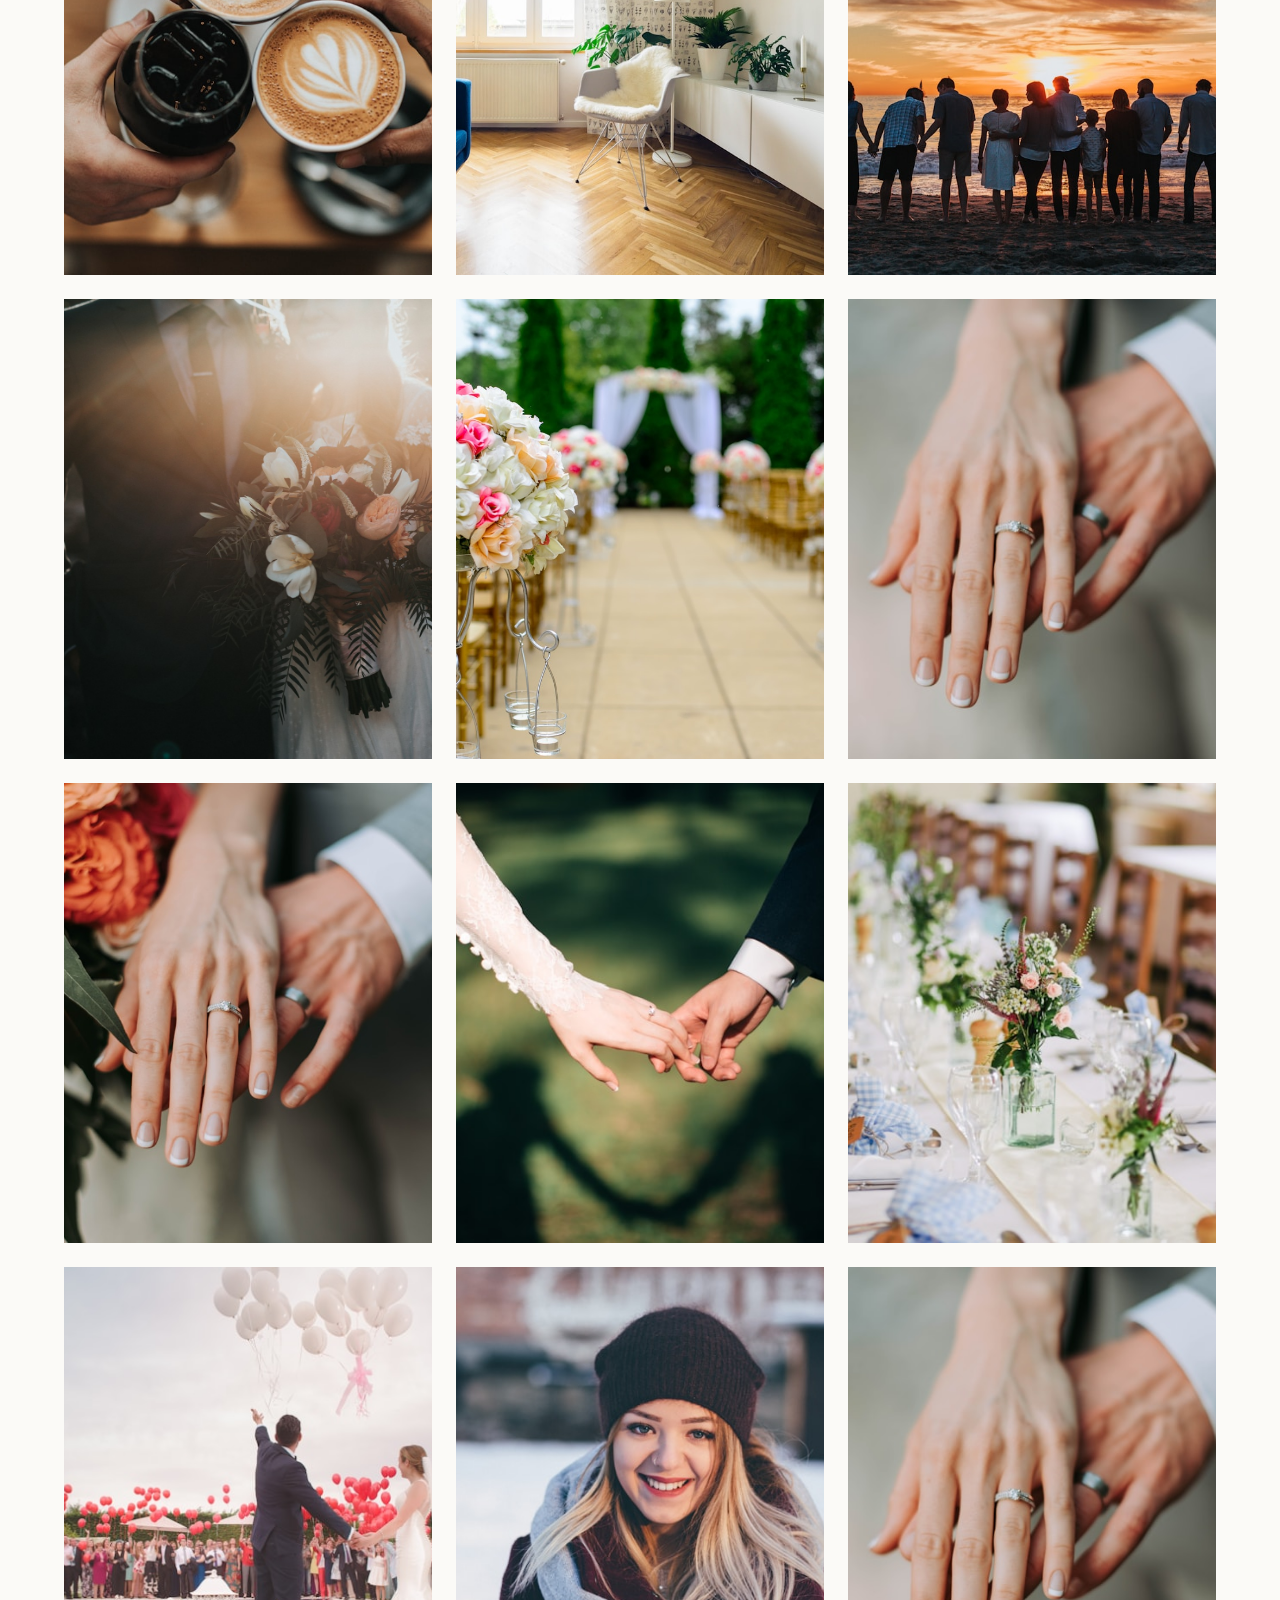
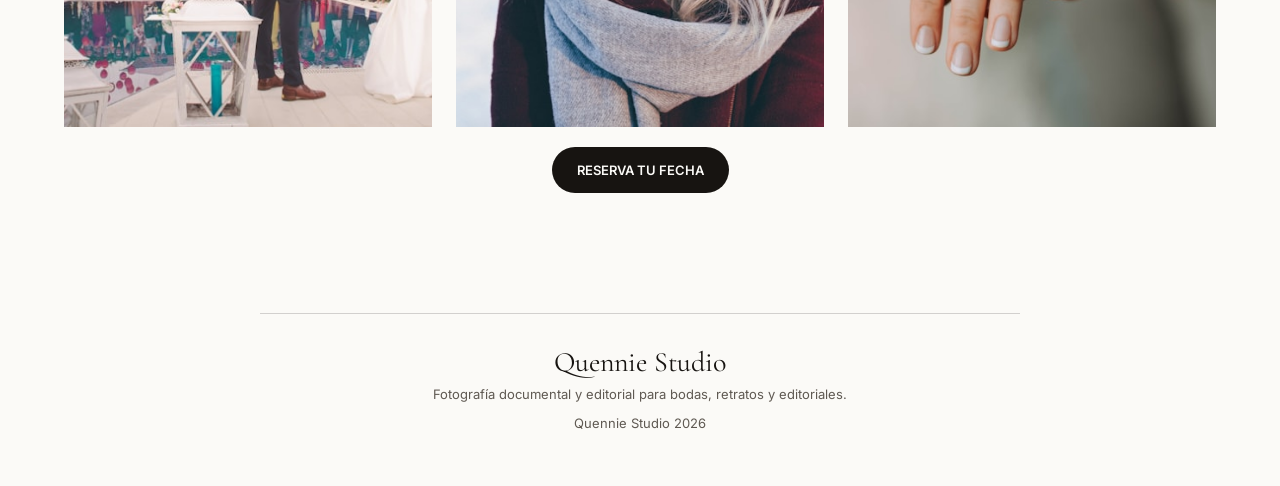
==== commit 6014a52f: "Complete portfolio grid row" ====
--- a/index.html
+++ b/index.html
@@ -175,6 +175,12 @@
           <img
             src="assets/photos/team-photographer.jpg"
             alt="Fotógrafa revisando su cámara en una boda"
+          />
+        </article>
+        <article class="work-item work-item--extra-detail">
+          <img
+            src="assets/photos/wedding-detail.jpg"
+            alt="Detalle íntimo y editorial de una boda"
           />
         </article>
       </section>
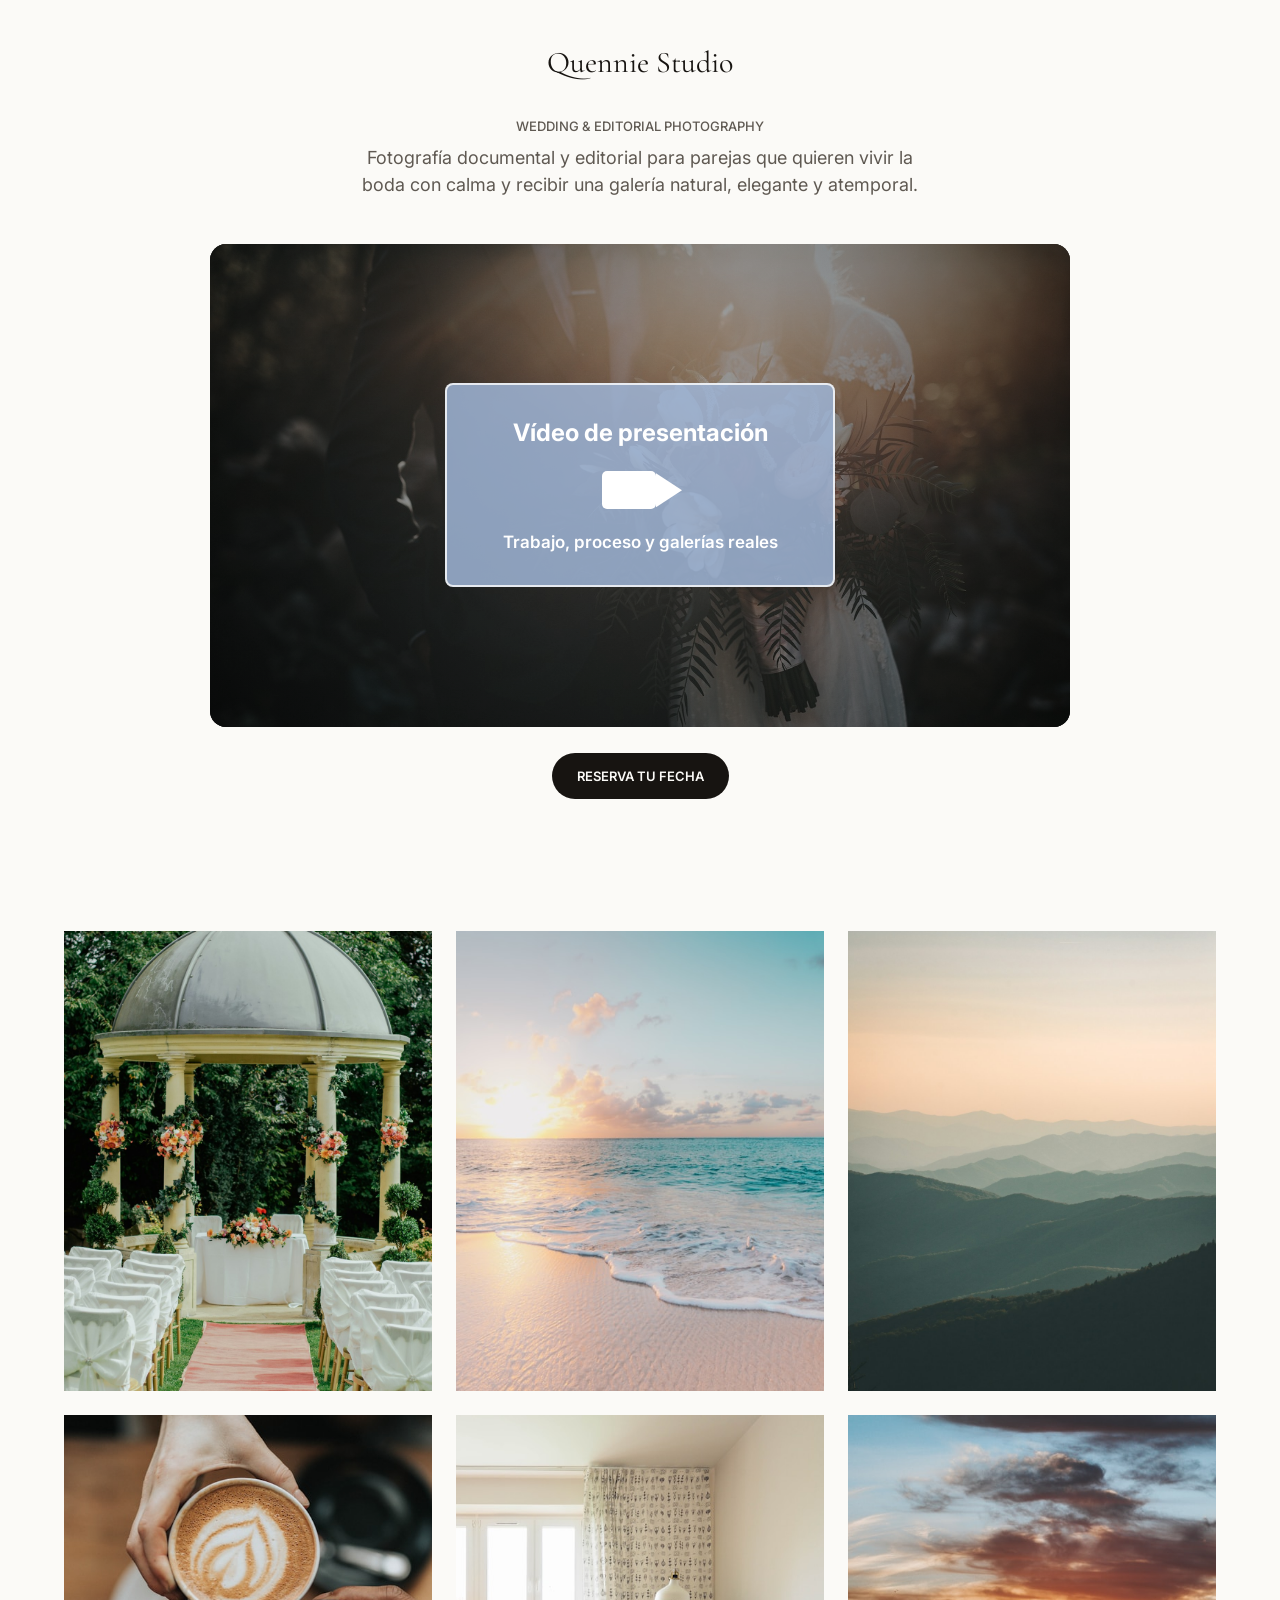
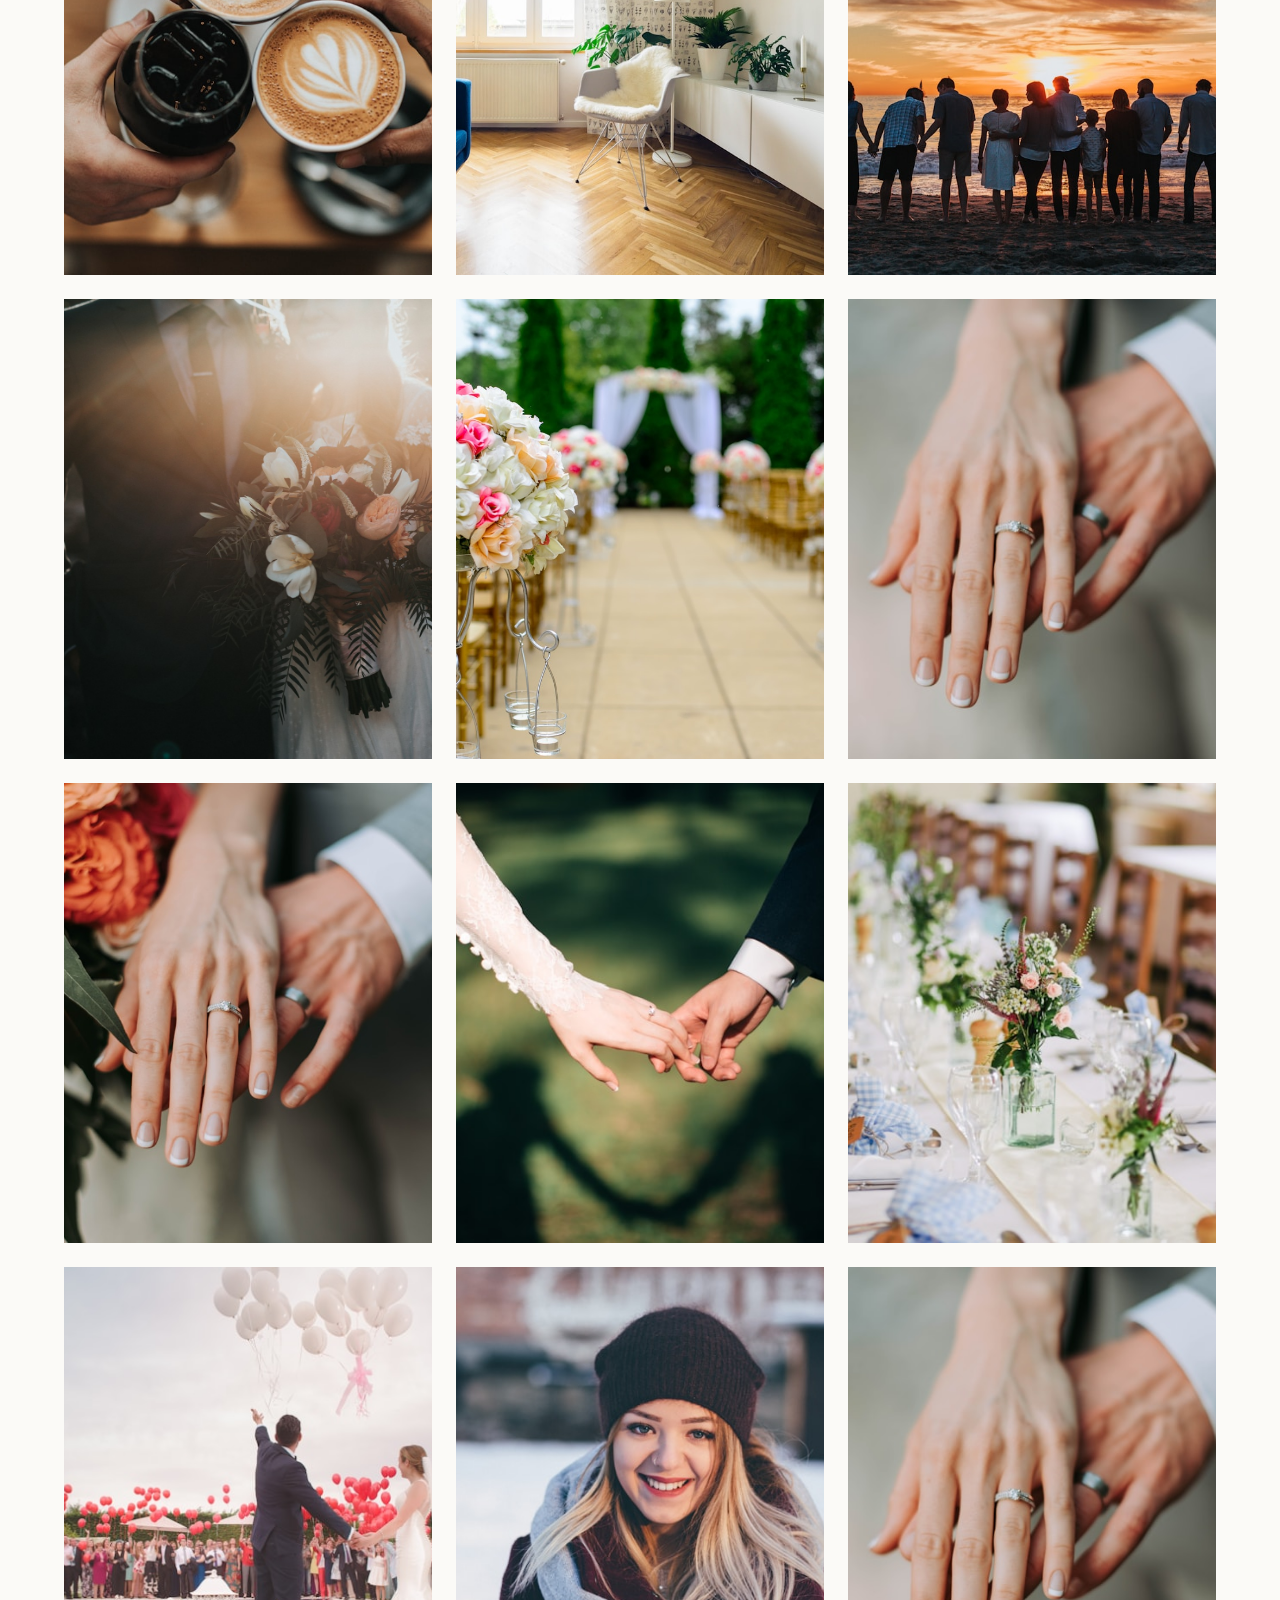
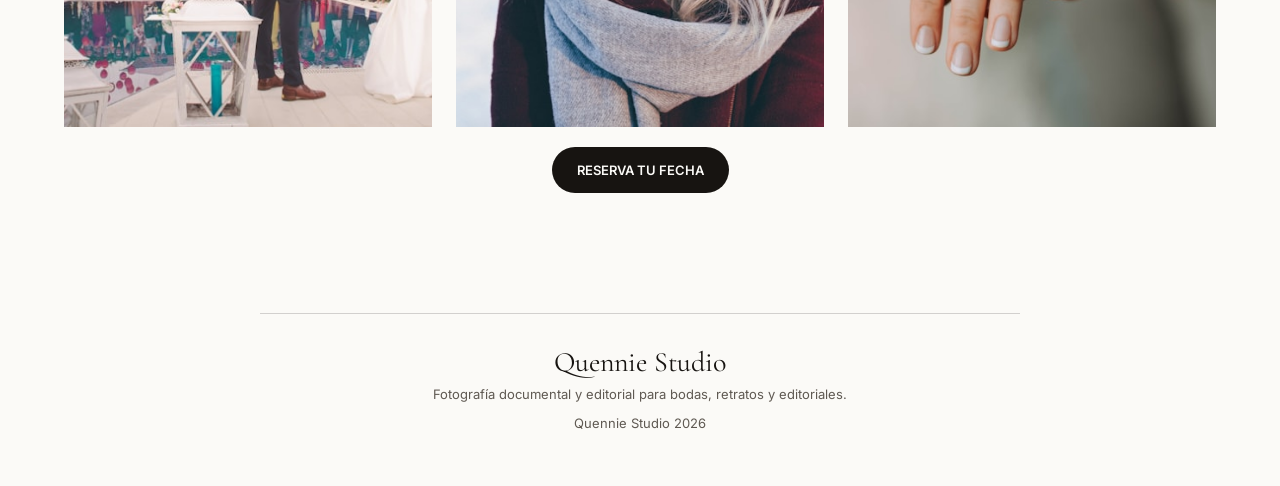
==== commit a7ccc9f2: "Simplifica encabezado principal" ====
--- a/index.html
+++ b/index.html
@@ -53,19 +53,9 @@
   </head>
   <body class="home-page">
     <header class="site-header">
-      <nav class="nav-group nav-group--left" aria-label="Navegación principal">
-        <a href="#selected-work">Selected work</a>
-        <a href="#contact">Contact</a>
-      </nav>
-
       <a class="brand" href="#top" aria-label="Quennie Studio home">
         Quennie Studio
       </a>
-
-      <nav class="nav-group nav-group--right" aria-label="Enlaces externos">
-        <button class="nav-link-button" type="button" data-booking-open>Booking</button>
-        <a href="https://www.instagram.com/" target="_blank" rel="noreferrer">Instagram</a>
-      </nav>
     </header>
 
     <main class="home-main">
--- a/styles.css
+++ b/styles.css
@@ -59,14 +59,6 @@
   font: inherit;
 }
 
-.nav-link-button {
-  padding: 0;
-  border: 0;
-  background: transparent;
-  color: inherit;
-  cursor: pointer;
-}
-
 .site-header {
   position: fixed;
   top: 0;
@@ -83,23 +75,14 @@
 }
 
 .brand {
+  grid-column: 2;
+  justify-self: center;
   font-family: var(--font-display);
-  font-size: 28px;
+  font-size: 30px;
   font-weight: 400;
   line-height: 1;
   text-align: center;
   white-space: nowrap;
-}
-
-.nav-group {
-  display: flex;
-  gap: 72px;
-  padding-top: 12px;
-  font-size: 14px;
-}
-
-.nav-group--right {
-  justify-content: end;
 }
 
 .home-main {
@@ -439,12 +422,8 @@
 
   .brand {
     grid-column: 2;
-    font-size: 22px;
+    font-size: 24px;
     line-height: 0.96;
-  }
-
-  .nav-group {
-    display: none;
   }
 
   .home-offer {
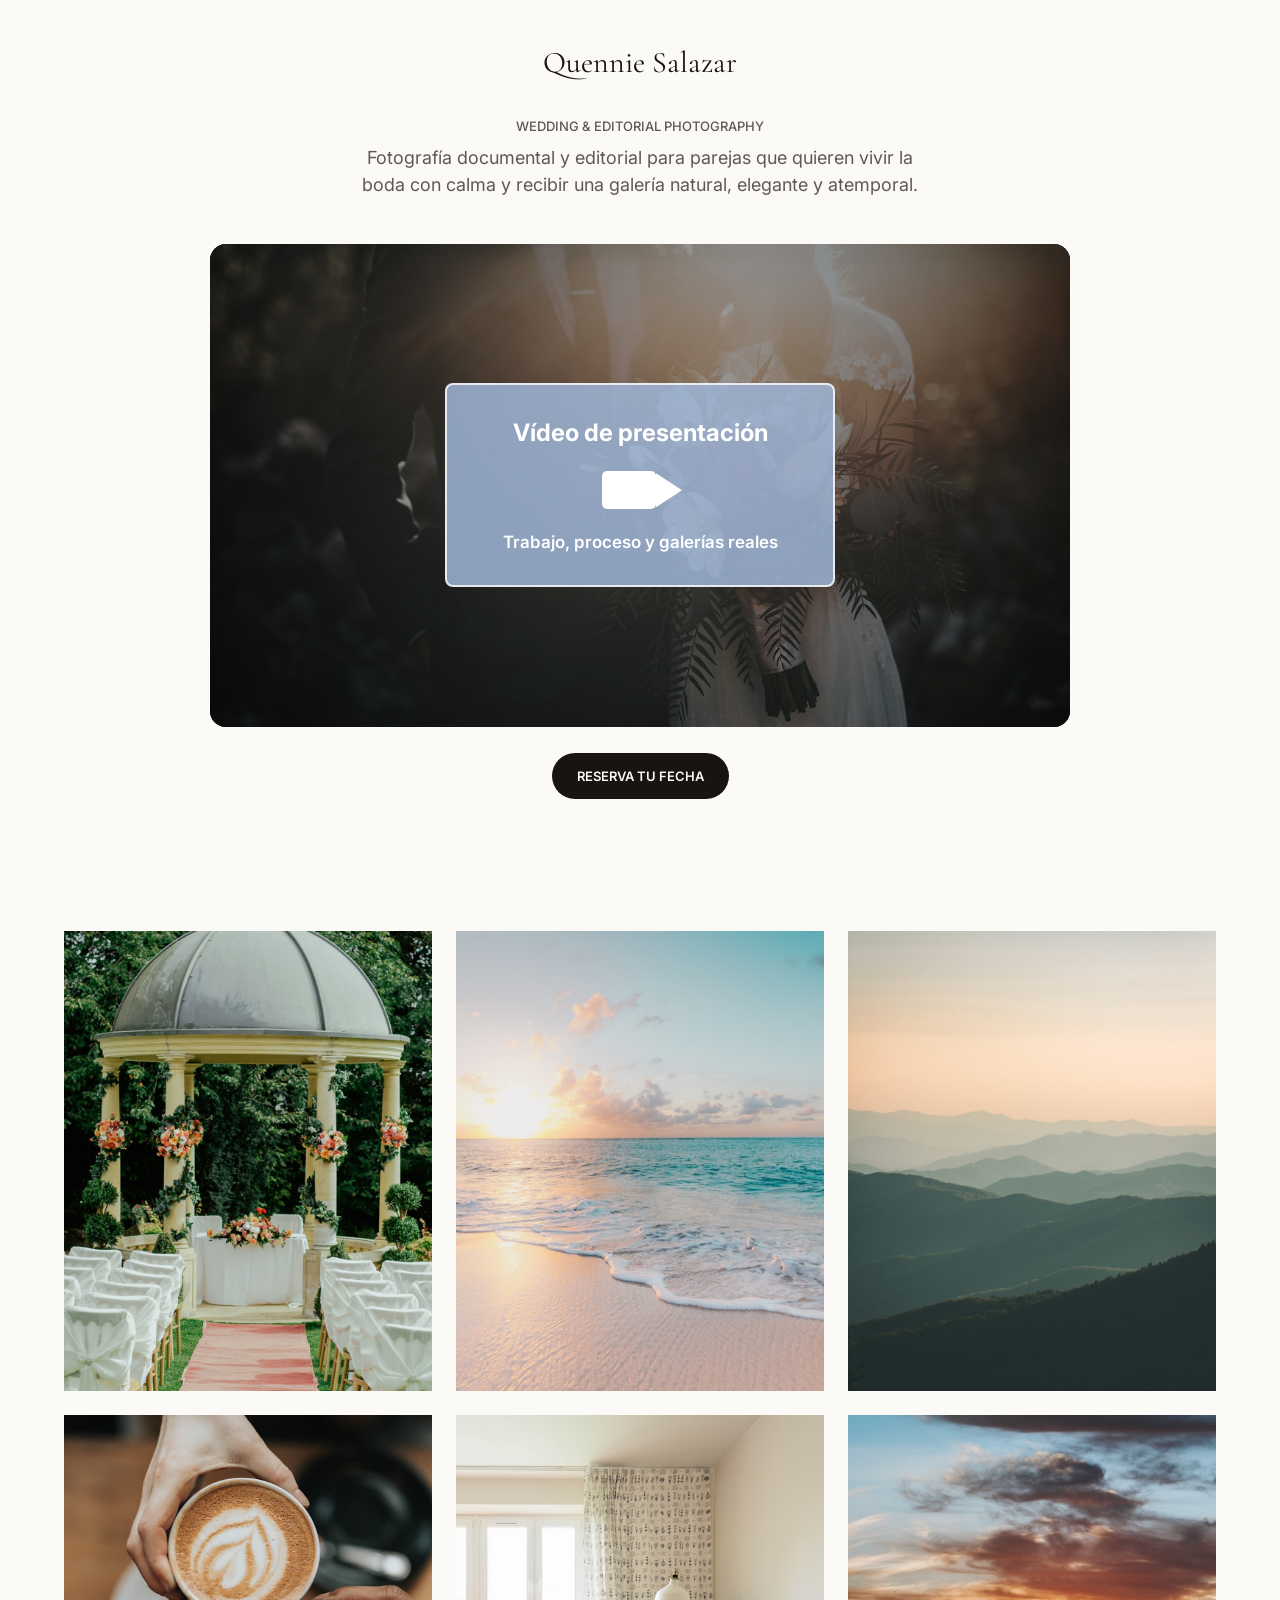
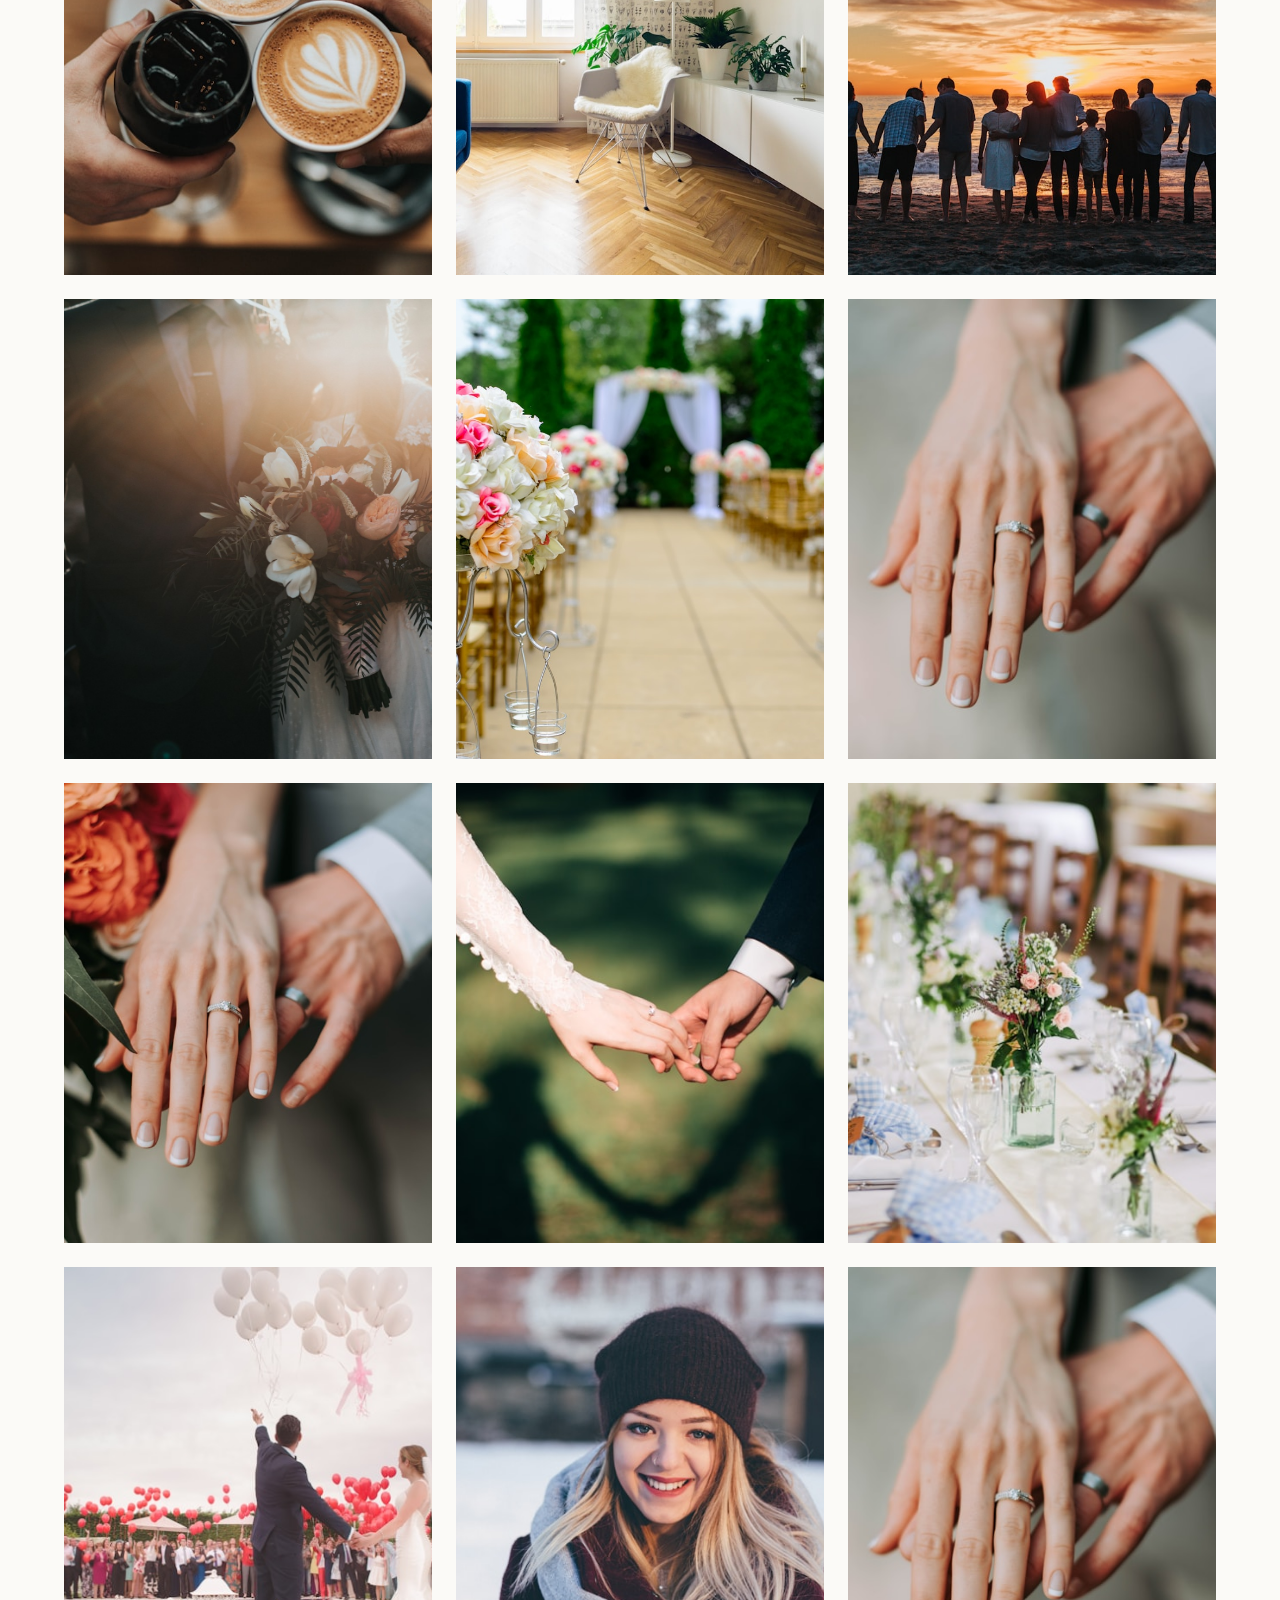
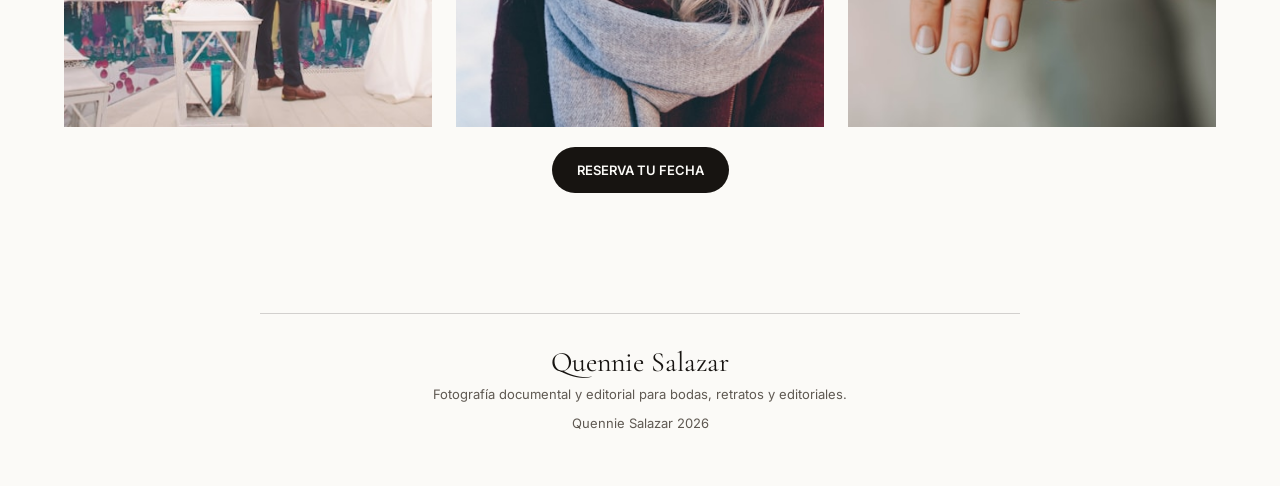
==== commit 614c3f24: "Rename site brand to Quennie Salazar" ====
--- a/index.html
+++ b/index.html
@@ -10,8 +10,8 @@
     <link rel="canonical" href="https://quennie-portfolio.vercel.app/" />
     <meta property="og:locale" content="es_ES" />
     <meta property="og:type" content="website" />
-    <meta property="og:site_name" content="Quennie Studio" />
-    <meta property="og:title" content="Quennie Studio | Selected work" />
+    <meta property="og:site_name" content="Quennie Salazar" />
+    <meta property="og:title" content="Quennie Salazar | Selected work" />
     <meta
       property="og:description"
       content="Bodas, retratos y editoriales con una mirada documental, natural y atemporal."
@@ -19,30 +19,30 @@
     <meta property="og:url" content="https://quennie-portfolio.vercel.app/" />
     <meta
       property="og:image"
-      content="https://quennie-portfolio.vercel.app/assets/og/quennie-studio-share-20260712.jpg"
+      content="https://quennie-portfolio.vercel.app/assets/og/quennie-salazar-minimal-20260712.jpg"
     />
     <meta
       property="og:image:secure_url"
-      content="https://quennie-portfolio.vercel.app/assets/og/quennie-studio-share-20260712.jpg"
+      content="https://quennie-portfolio.vercel.app/assets/og/quennie-salazar-minimal-20260712.jpg"
     />
     <meta property="og:image:type" content="image/jpeg" />
     <meta property="og:image:width" content="1200" />
     <meta property="og:image:height" content="630" />
     <meta
       property="og:image:alt"
-      content="Collage editorial de Quennie Studio con fotos de boda y retrato de marca."
+      content="Quennie Salazar sobre fondo blanco."
     />
     <meta name="twitter:card" content="summary_large_image" />
-    <meta name="twitter:title" content="Quennie Studio | Selected work" />
+    <meta name="twitter:title" content="Quennie Salazar | Selected work" />
     <meta
       name="twitter:description"
       content="Bodas, retratos y editoriales con una mirada documental, natural y atemporal."
     />
     <meta
       name="twitter:image"
-      content="https://quennie-portfolio.vercel.app/assets/og/quennie-studio-share-20260712.jpg"
-    />
-    <title>Quennie Studio | Selected work</title>
+      content="https://quennie-portfolio.vercel.app/assets/og/quennie-salazar-minimal-20260712.jpg"
+    />
+    <title>Quennie Salazar | Selected work</title>
     <link rel="preconnect" href="https://fonts.googleapis.com" />
     <link rel="preconnect" href="https://fonts.gstatic.com" crossorigin />
     <link
@@ -53,13 +53,13 @@
   </head>
   <body class="home-page">
     <header class="site-header">
-      <a class="brand" href="#top" aria-label="Quennie Studio home">
-        Quennie Studio
+      <a class="brand" href="#top" aria-label="Quennie Salazar home">
+        Quennie Salazar
       </a>
     </header>
 
     <main class="home-main">
-      <section class="home-offer" id="top" aria-label="Quennie Studio">
+      <section class="home-offer" id="top" aria-label="Quennie Salazar">
         <div class="home-offer__inner">
           <p class="home-offer__kicker">Wedding & editorial photography</p>
           <p class="home-offer__copy">
@@ -210,9 +210,9 @@
     </dialog>
 
     <footer class="site-footer" id="contact">
-      <p class="site-footer__brand">Quennie Studio</p>
+      <p class="site-footer__brand">Quennie Salazar</p>
       <p>Fotografía documental y editorial para bodas, retratos y editoriales.</p>
-      <p>Quennie Studio 2026</p>
+      <p>Quennie Salazar 2026</p>
     </footer>
 
     <script src="script.js?v=20260712-lightbox"></script>
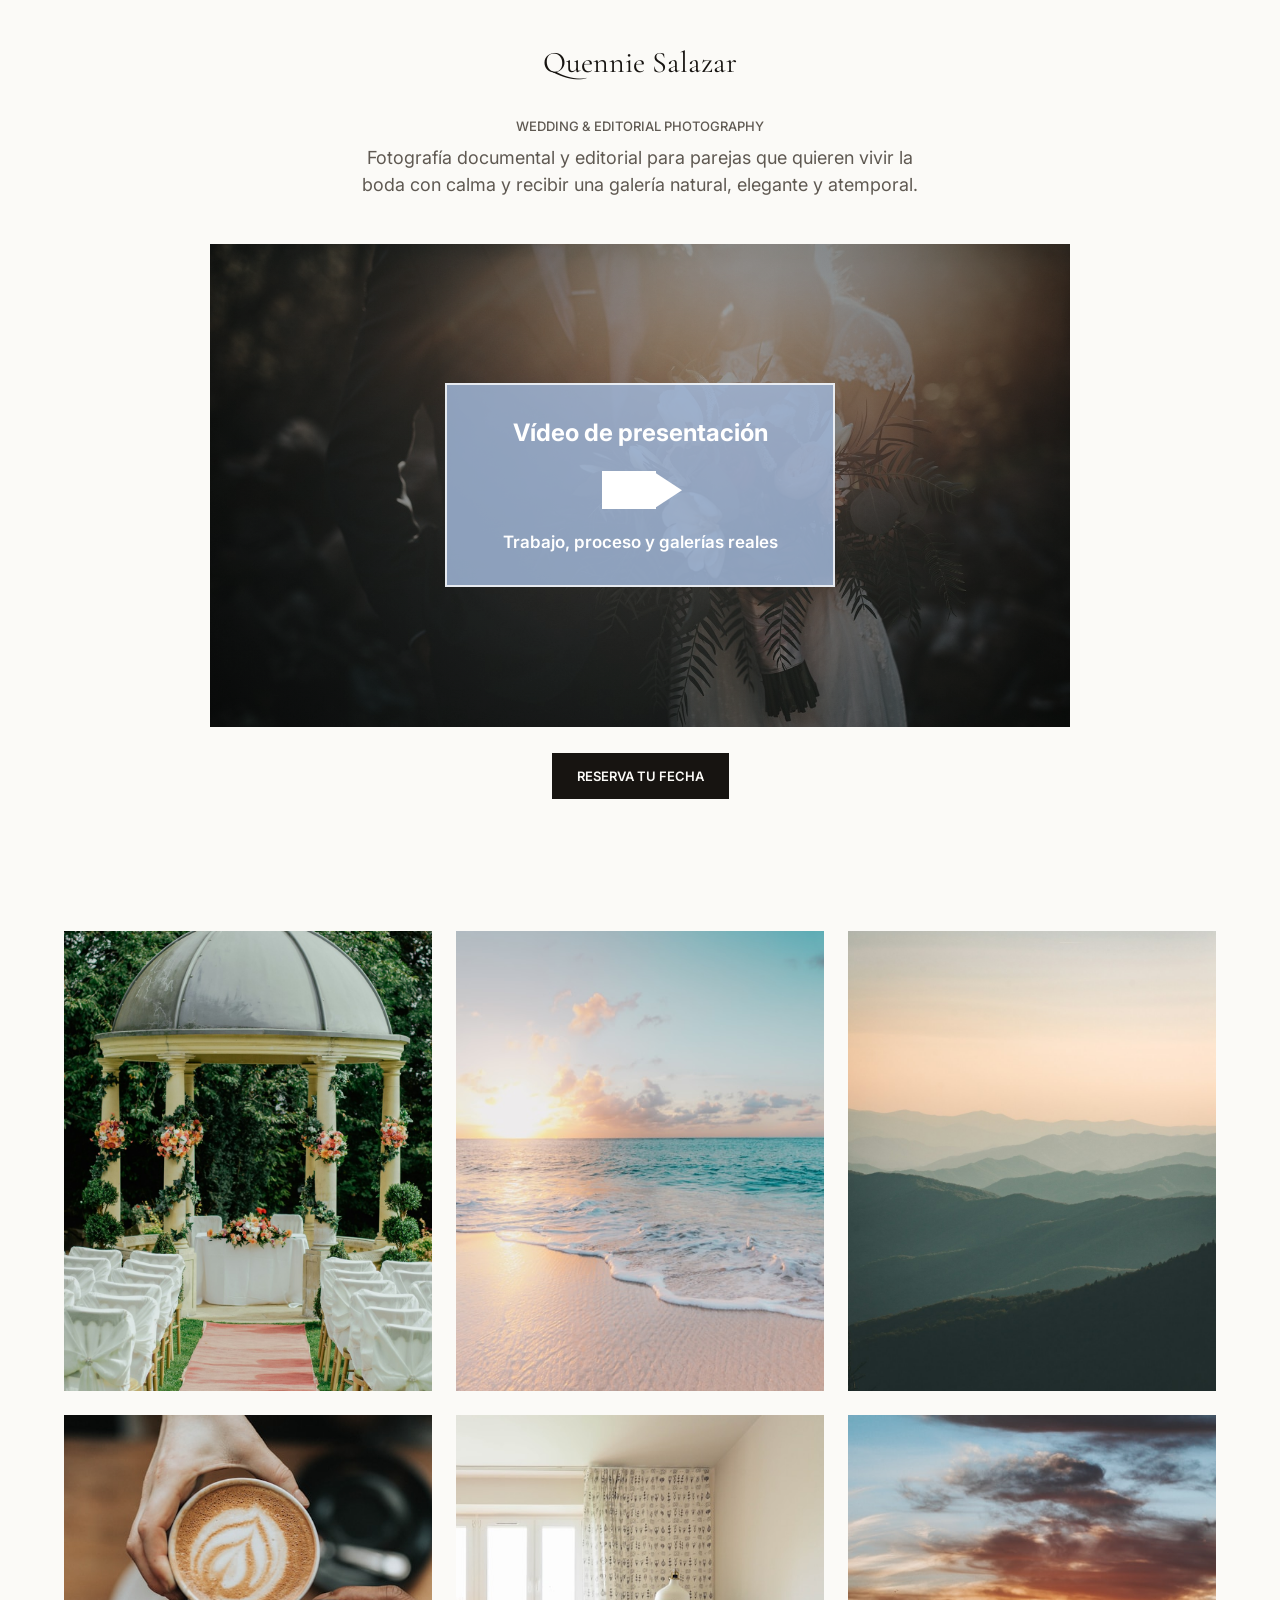
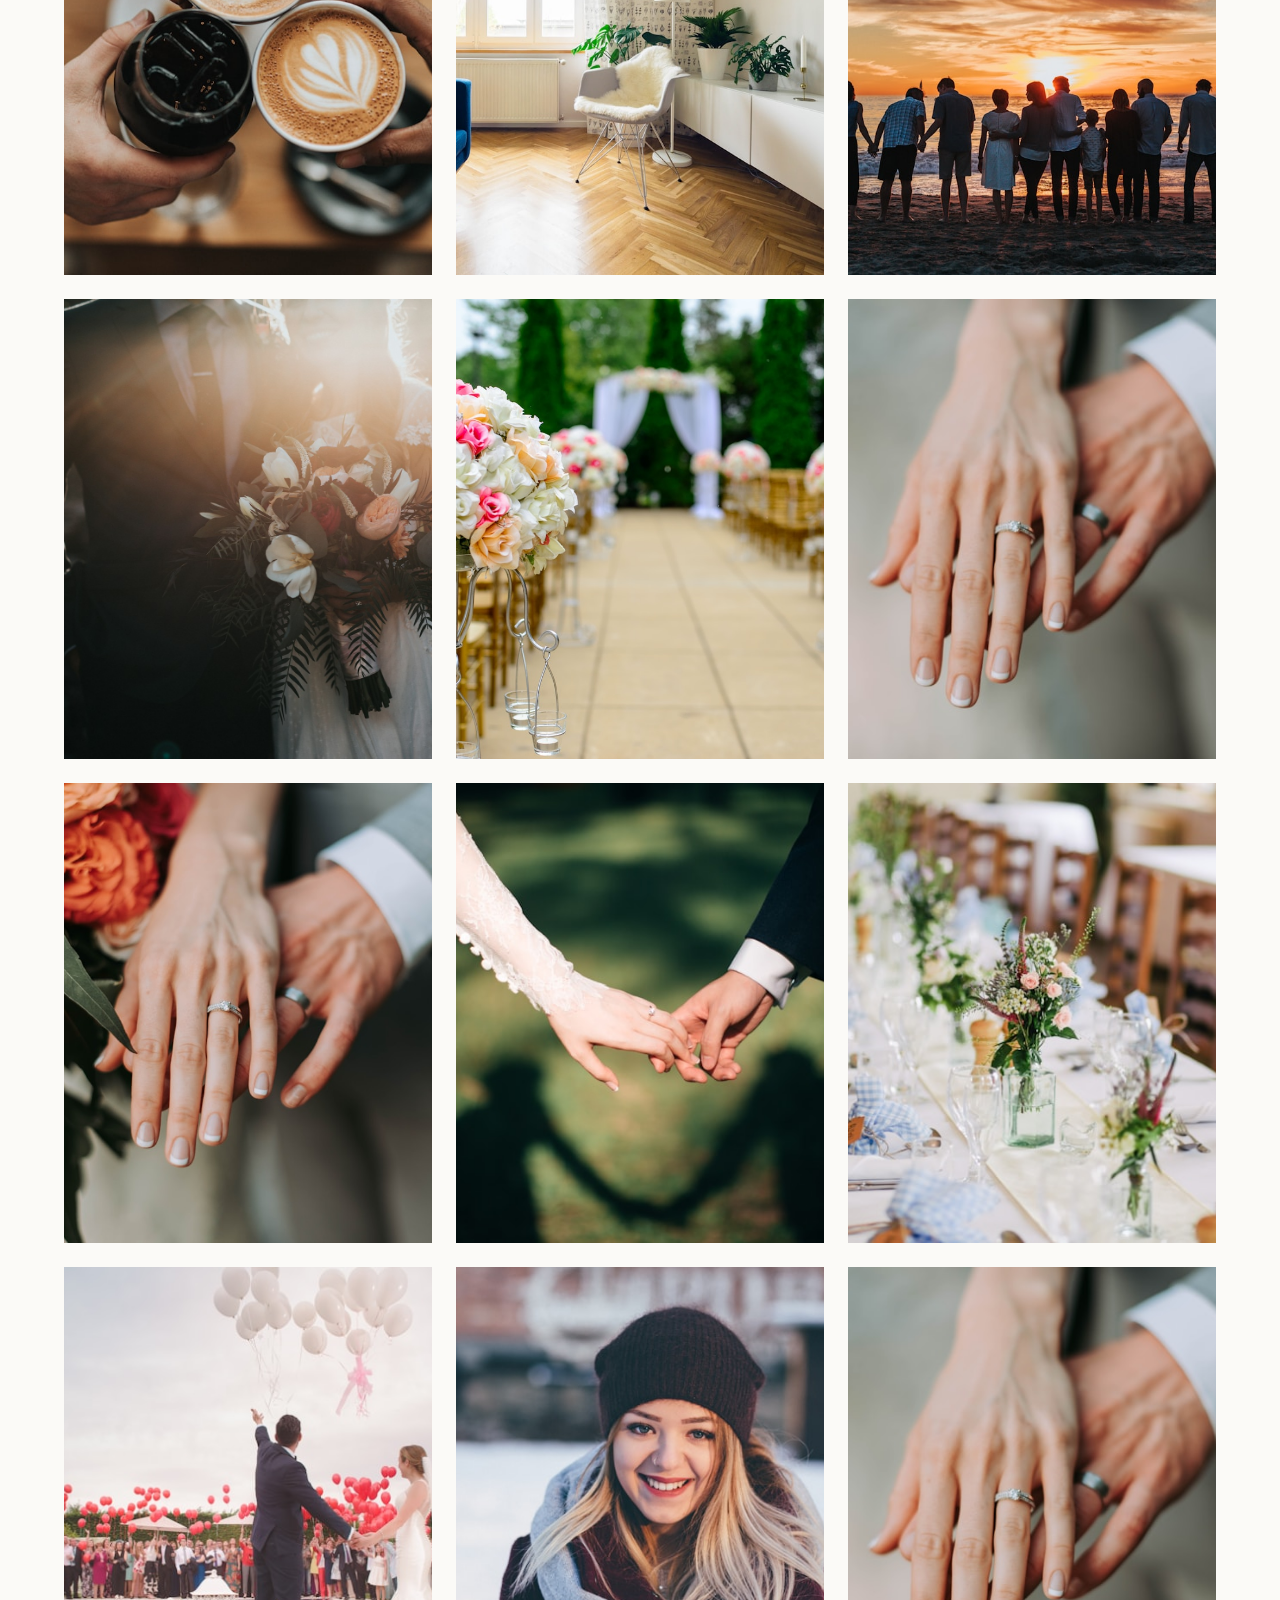
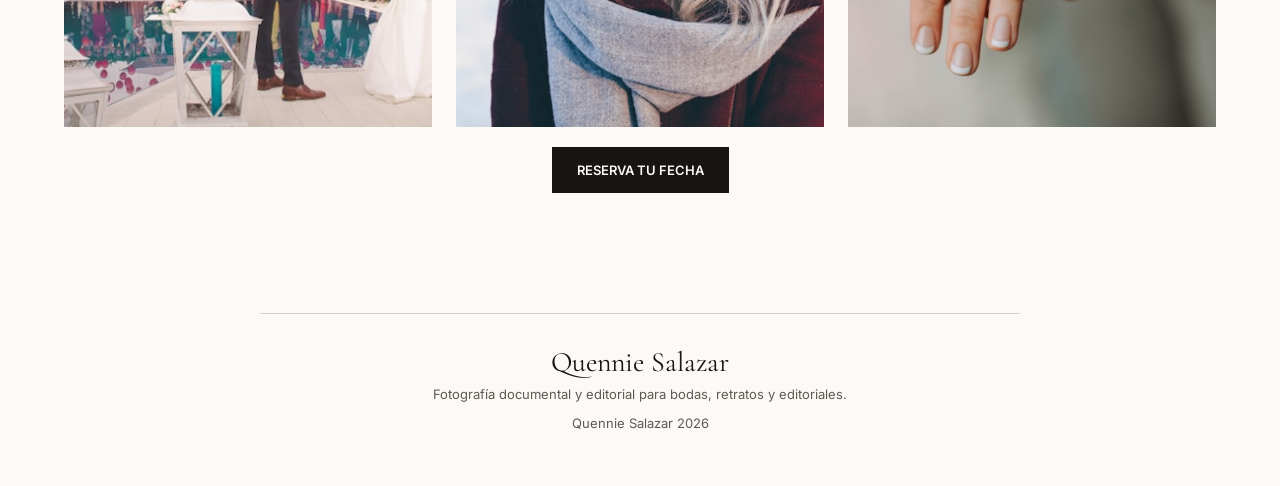
==== commit 0228cebe: "Añade versionado y portfolio editorial v2" ====
--- a/index.html
+++ b/index.html
@@ -49,7 +49,7 @@
       href="https://fonts.googleapis.com/css2?family=Cormorant+Garamond:wght@400;500&family=Inter:wght@400;500&display=swap"
       rel="stylesheet"
     />
-    <link rel="stylesheet" href="styles.css?v=20260712-lightbox" />
+    <link rel="stylesheet" href="/styles.css?v=20260712-lightbox" />
   </head>
   <body class="home-page">
     <header class="site-header">
@@ -68,7 +68,7 @@
           </p>
           <div class="home-video" role="img" aria-label="Vídeo de presentación de Quennie">
             <img
-              src="assets/photos/wedding-couple.jpg"
+              src="/assets/photos/wedding-couple.jpg"
               alt="Pareja de boda durante una celebración íntima"
             />
             <span class="home-video__shade" aria-hidden="true"></span>
@@ -85,91 +85,91 @@
       <section id="selected-work" class="work-grid" aria-label="Selected work">
         <article class="work-item work-item--hero-left">
           <img
-            src="assets/photos/ceremony-flowers.jpg"
+            src="/assets/photos/ceremony-flowers.jpg"
             alt="Lugar de ceremonia con flores y luz cálida"
           />
         </article>
         <article class="work-item work-item--hero-right">
           <img
-            src="assets/photos/sea-sunset.jpg"
+            src="/assets/photos/sea-sunset.jpg"
             alt="Atardecer dorado junto al mar"
           />
         </article>
         <article class="work-item work-item--row-two-left">
           <img
-            src="assets/photos/mountain-golden.jpg"
+            src="/assets/photos/mountain-golden.jpg"
             alt="Paisaje de montaña con tonos dorados"
           />
         </article>
         <article class="work-item work-item--row-two-mid">
           <img
-            src="assets/photos/morning-coffee.jpg"
+            src="/assets/photos/morning-coffee.jpg"
             alt="Mesa con café y luz de mañana"
           />
         </article>
         <article class="work-item work-item--row-two-right">
           <img
-            src="assets/photos/warm-room.jpg"
+            src="/assets/photos/warm-room.jpg"
             alt="Vista cálida desde un balcón"
           />
         </article>
         <article class="work-item work-item--spaced">
           <img
-            src="assets/photos/window-interior.jpg"
+            src="/assets/photos/window-interior.jpg"
             alt="Interior cálido con persona descansando junto a una ventana"
           />
         </article>
         <article class="work-item work-item--lower-left">
           <img
-            src="assets/photos/wedding-couple.jpg"
+            src="/assets/photos/wedding-couple.jpg"
             alt="Pareja en una celebración íntima"
           />
         </article>
         <article class="work-item work-item--lower-right">
           <img
-            src="assets/photos/outdoor-wedding.jpg"
+            src="/assets/photos/outdoor-wedding.jpg"
             alt="Celebración de boda al aire libre"
           />
         </article>
         <article class="work-item work-item--final-left">
           <img
-            src="assets/photos/wedding-detail.jpg"
+            src="/assets/photos/wedding-detail.jpg"
             alt="Detalle editorial de una boda"
           />
         </article>
         <article class="work-item work-item--final-right">
           <img
-            src="assets/photos/studio-portrait.jpg"
+            src="/assets/photos/studio-portrait.jpg"
             alt="Fotógrafa en un interior luminoso"
           />
         </article>
         <article class="work-item work-item--guide-left">
           <img
-            src="assets/photos/couple-walk.jpg"
+            src="/assets/photos/couple-walk.jpg"
             alt="Pareja caminando durante una sesión exterior"
           />
         </article>
         <article class="work-item work-item--guide-right">
           <img
-            src="assets/photos/guide-flowers.jpg"
+            src="/assets/photos/guide-flowers.jpg"
             alt="Detalle floral de una celebración"
           />
         </article>
         <article class="work-item work-item--extra-couple">
           <img
-            src="assets/photos/guide-couple.jpg"
+            src="/assets/photos/guide-couple.jpg"
             alt="Pareja abrazada durante una celebración íntima"
           />
         </article>
         <article class="work-item work-item--extra-photographer">
           <img
-            src="assets/photos/team-photographer.jpg"
+            src="/assets/photos/team-photographer.jpg"
             alt="Fotógrafa revisando su cámara en una boda"
           />
         </article>
         <article class="work-item work-item--extra-detail">
           <img
-            src="assets/photos/wedding-detail.jpg"
+            src="/assets/photos/wedding-detail.jpg"
             alt="Detalle íntimo y editorial de una boda"
           />
         </article>
@@ -215,6 +215,6 @@
       <p>Quennie Salazar 2026</p>
     </footer>
 
-    <script src="script.js?v=20260712-lightbox"></script>
+    <script src="/script.js?v=20261012-versions"></script>
   </body>
 </html>
--- a/styles.css
+++ b/styles.css
@@ -127,7 +127,7 @@
   margin-top: 26px;
   padding: 0 25px;
   border: 0;
-  border-radius: 999px;
+  border-radius: 0;
   background: var(--ink);
   box-shadow: 0 18px 34px -23px rgba(23, 20, 17, 0.9);
   color: var(--paper);
@@ -146,7 +146,7 @@
   overflow: hidden;
   padding: 0;
   border: 0;
-  border-radius: 16px;
+  border-radius: 0;
   background: #151515;
 }
 
@@ -170,7 +170,7 @@
   place-items: center;
   padding: 24px;
   border: 2px solid rgba(255, 255, 255, 0.78);
-  border-radius: 8px;
+  border-radius: 0;
   background: rgba(159, 181, 214, 0.86);
   color: #ffffff;
   transform: translate(-50%, -50%);
@@ -190,7 +190,7 @@
 .home-video__panel span::before {
   position: absolute;
   inset: 7px 22px 7px 0;
-  border-radius: 5px;
+  border-radius: 0;
   background: #ffffff;
   content: "";
 }
@@ -251,7 +251,7 @@
   justify-content: center;
   padding: 0 25px;
   border: 0;
-  border-radius: 999px;
+  border-radius: 0;
   background: var(--ink);
   box-shadow: 0 18px 34px -23px rgba(23, 20, 17, 0.9);
   color: var(--paper);
@@ -316,7 +316,7 @@
   min-height: 34px;
   padding: 0 14px;
   border: 1px solid rgba(255, 255, 255, 0.42);
-  border-radius: 999px;
+  border-radius: 0;
   background: rgba(255, 255, 255, 0.92);
   color: var(--zivo-ink);
   cursor: pointer;
@@ -358,7 +358,7 @@
   height: auto;
   max-width: 100%;
   max-height: calc(100svh - 32px);
-  border-radius: 4px;
+  border-radius: 0;
   background: #111111;
   box-shadow: 0 28px 80px -34px rgba(0, 0, 0, 0.9);
   cursor: default;
@@ -376,7 +376,7 @@
   place-items: center;
   padding: 0;
   border: 1px solid rgba(255, 255, 255, 0.42);
-  border-radius: 999px;
+  border-radius: 0;
   background: rgba(251, 250, 247, 0.94);
   box-shadow: 0 16px 42px -24px rgba(0, 0, 0, 0.88);
   color: var(--ink);
@@ -388,7 +388,7 @@
   display: block;
   width: 16px;
   height: 2px;
-  border-radius: 999px;
+  border-radius: 0;
   background: currentColor;
   content: "";
 }
@@ -608,7 +608,7 @@
   justify-content: center;
   padding: 0 28px;
   border: 0;
-  border-radius: 999px;
+  border-radius: 0;
   background: linear-gradient(180deg, #282d38, #141824);
   box-shadow: 0 18px 34px -20px rgba(20, 24, 36, 0.85);
   color: #ffffff;
@@ -763,7 +763,7 @@
   overflow: hidden;
   padding: 0;
   border: 0;
-  border-radius: 16px;
+  border-radius: 0;
   background: #111;
   cursor: pointer;
 }
@@ -790,7 +790,7 @@
   place-items: center;
   padding: 22px;
   border: 2px solid rgba(255, 255, 255, 0.82);
-  border-radius: 8px;
+  border-radius: 0;
   background: rgba(159, 181, 214, 0.88);
   color: #ffffff;
   text-align: center;
@@ -812,7 +812,7 @@
 .zivo-video__sound span::before {
   position: absolute;
   inset: 6px 22px 6px 0;
-  border-radius: 5px;
+  border-radius: 0;
   background: #ffffff;
   content: "";
 }
@@ -823,7 +823,7 @@
   left: -7px;
   width: 96px;
   height: 5px;
-  border-radius: 999px;
+  border-radius: 0;
   background: #ffffff;
   content: "";
   transform: rotate(36deg);
@@ -903,7 +903,7 @@
   margin: 0 auto;
   padding: 42px 48px 34px;
   border: 1px solid var(--zivo-line);
-  border-radius: 16px;
+  border-radius: 0;
   background: #ffffff;
   box-shadow: 0 16px 34px -28px rgba(24, 31, 47, 0.55);
 }
@@ -912,7 +912,7 @@
   height: 6px;
   margin-bottom: 30px;
   overflow: hidden;
-  border-radius: 999px;
+  border-radius: 0;
   background: var(--zivo-line);
 }
 
@@ -920,7 +920,7 @@
   display: block;
   width: 4%;
   height: 100%;
-  border-radius: inherit;
+  border-radius: 0;
   background: linear-gradient(90deg, #63719f, #9cadcc);
   transition: width 500ms ease;
 }
@@ -1008,7 +1008,7 @@
   min-height: 54px;
   padding: 13px 16px;
   border: 1px solid var(--zivo-line);
-  border-radius: 12px;
+  border-radius: 0;
   background: #ffffff;
   color: rgba(20, 24, 36, 0.92);
   cursor: pointer;
@@ -1048,7 +1048,7 @@
   flex: 0 0 20px;
   place-items: center;
   border: 1px solid rgba(83, 96, 115, 0.36);
-  border-radius: 999px;
+  border-radius: 0;
 }
 
 .zivo-form__choice.is-selected .zivo-form__choice-marker {
@@ -1059,7 +1059,7 @@
 .zivo-form__choice.is-selected .zivo-form__choice-marker::after {
   width: 8px;
   height: 8px;
-  border-radius: inherit;
+  border-radius: 0;
   background: #ffffff;
   content: "";
 }
@@ -1078,7 +1078,7 @@
   min-height: 48px;
   padding: 0 24px;
   border: 0;
-  border-radius: 999px;
+  border-radius: 0;
   background: linear-gradient(180deg, #282d38, #141824);
   box-shadow: 0 16px 30px -18px rgba(20, 24, 36, 0.85);
   color: #ffffff;
@@ -1119,7 +1119,7 @@
 }
 
 .zivo-form__kbd kbd {
-  border-radius: 5px;
+  border-radius: 0;
   background: #eef0f4;
   padding: 3px 6px;
   font-family: inherit;
@@ -1147,7 +1147,7 @@
   min-height: 36px;
   padding: 0 12px;
   border: 1px solid var(--zivo-line);
-  border-radius: 8px;
+  border-radius: 0;
   background: #ffffff;
   color: rgba(83, 96, 115, 0.82);
   cursor: pointer;
@@ -1242,7 +1242,7 @@
   padding: 16px;
   break-inside: avoid;
   border: 1px solid var(--zivo-line);
-  border-radius: 12px;
+  border-radius: 0;
   background: #ffffff;
   box-shadow: 0 1px 2px rgba(20, 24, 36, 0.04);
 }
@@ -1259,7 +1259,7 @@
   height: 36px;
   align-items: center;
   justify-content: center;
-  border-radius: 999px;
+  border-radius: 0;
   background: #63719f;
   color: #ffffff;
   font-size: 12px;
@@ -1313,7 +1313,7 @@
 .zivo-card-grid article {
   padding: 22px;
   border: 1px solid var(--zivo-line);
-  border-radius: 12px;
+  border-radius: 0;
   background: #ffffff;
 }
 
@@ -1324,7 +1324,7 @@
   align-items: center;
   justify-content: center;
   margin-bottom: 16px;
-  border-radius: 10px;
+  border-radius: 0;
   background: #eef2f8;
   color: var(--zivo-blue);
   font-size: 13px;
@@ -1382,7 +1382,7 @@
   padding: clamp(28px, 5vw, 58px);
   overflow: hidden;
   border: 1px solid var(--zivo-line);
-  border-radius: 14px;
+  border-radius: 0;
   background:
     radial-gradient(circle at 74% 44%, rgba(99, 113, 159, 0.18), transparent 0 12%, transparent 14%),
     radial-gradient(circle at 78% 48%, rgba(99, 113, 159, 0.14), transparent 0 3%, transparent 5%),
@@ -1471,7 +1471,7 @@
 .zivo-promise__media {
   aspect-ratio: 16 / 10;
   overflow: hidden;
-  border-radius: 14px;
+  border-radius: 0;
   background: #111;
 }
 
@@ -1508,7 +1508,7 @@
   min-height: 210px;
   margin-top: 20px;
   padding: 28px;
-  border-radius: 14px;
+  border-radius: 0;
   background:
     linear-gradient(180deg, rgba(255, 255, 255, 0), rgba(30, 37, 55, 0.72)),
     url("assets/photos/outdoor-wedding.jpg") center/cover,
@@ -1547,7 +1547,7 @@
 
 .zivo-team-grid img {
   aspect-ratio: 4 / 5;
-  border-radius: 12px;
+  border-radius: 0;
   background: #eef2f8;
   filter: saturate(0.9);
 }
@@ -1594,7 +1594,7 @@
 
 .zivo-guide__tiles img {
   aspect-ratio: 1 / 1;
-  border-radius: 12px;
+  border-radius: 0;
   background: #e9edf6;
 }
 
